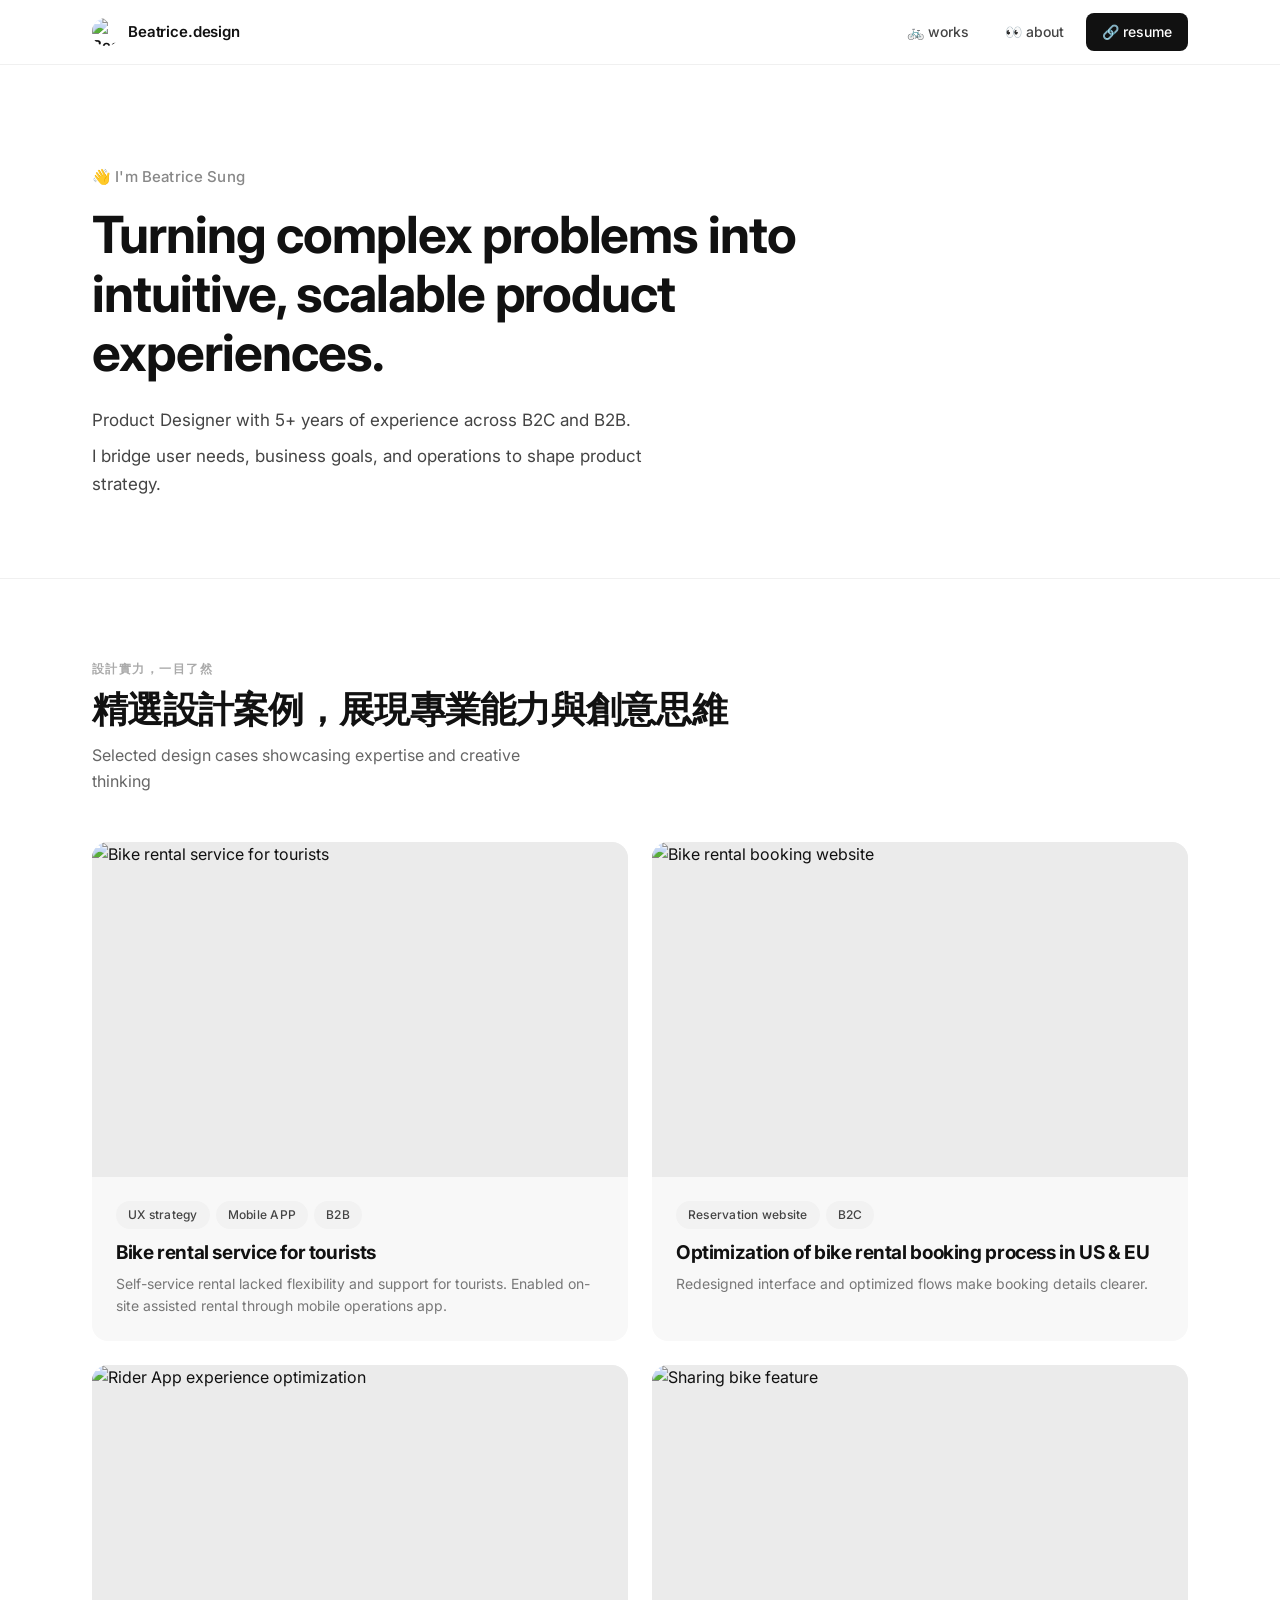
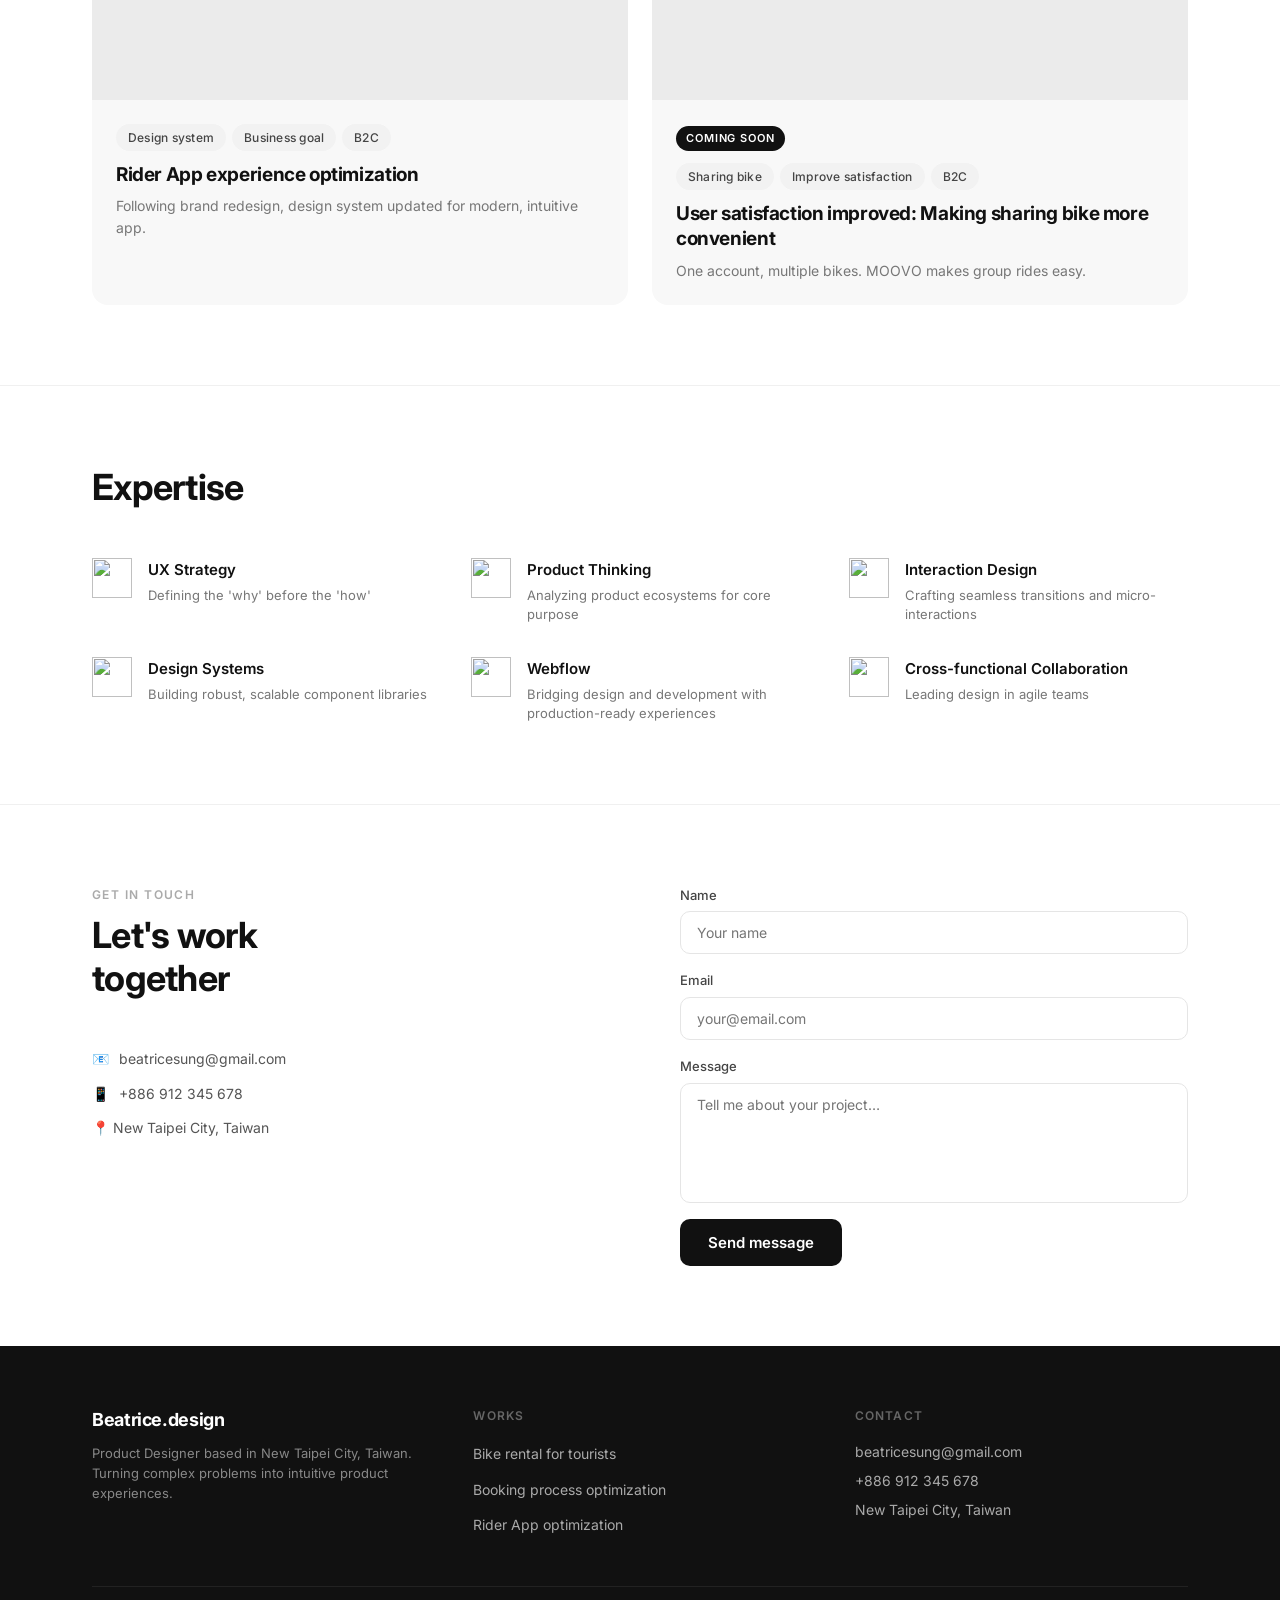
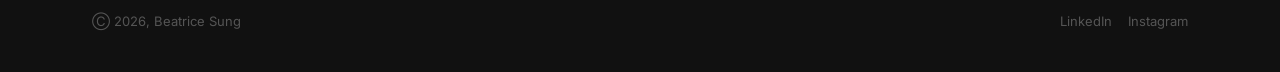
==== index.html @ 43581a37 "Initial portfolio site — Beatrice Sung Co-Authored-By: Claude Sonnet 4.6 <noreply@anthropic.com>" ====
<!DOCTYPE html>
<html lang="en">
<head>
  <meta charset="UTF-8" />
  <meta name="viewport" content="width=device-width, initial-scale=1.0" />
  <title>Beatrice.design — Product Designer</title>
  <meta name="description" content="Beatrice Sung — Product Designer with 5+ years of experience. Turning complex problems into intuitive, scalable product experiences." />
  <link rel="stylesheet" href="css/style.css" />
</head>
<body>

  <!-- ========== NAV ========== -->
  <nav class="nav">
    <div class="container">
      <div class="nav__inner">
        <a href="/" class="nav__logo">
          <img src="https://cdn.prod.website-files.com/6989f088d5faa64f49f5910e/698b0ffdcd13e1ce814c77a6_yy-face-icon-2-05.svg" alt="Beatrice Sung" />
          Beatrice.design
        </a>
        <nav class="nav__links">
          <a href="en/case-study-moovo.html" class="nav__link">🚲 works</a>
          <a href="en/about-me.html" class="nav__link">👀 about</a>
          <a href="https://drive.google.com/file/d/1y4C-jhE_W__KV4J6Wyw2Uy5J8vODWqsi/view" target="_blank" class="nav__link nav__link--resume">🔗 resume</a>
        </nav>
        <button class="nav__hamburger" aria-label="Open menu">
          <span></span><span></span><span></span>
        </button>
      </div>
    </div>
    <div class="nav__mobile">
      <a href="en/case-study-moovo.html" class="nav__link">🚲 works</a>
      <a href="en/about-me.html" class="nav__link">👀 about</a>
      <a href="https://drive.google.com/file/d/1y4C-jhE_W__KV4J6Wyw2Uy5J8vODWqsi/view" target="_blank" class="nav__link nav__link--resume">🔗 resume</a>
    </div>
  </nav>

  <!-- ========== HERO ========== -->
  <section class="hero">
    <div class="container">
      <p class="hero__eyebrow fade-in">👋 I'm Beatrice Sung</p>
      <h1 class="hero__name fade-in">Turning complex problems into intuitive, scalable product experiences.</h1>
      <div class="hero__desc fade-in">
        <p>Product Designer with 5+ years of experience across B2C and B2B.</p>
        <p>I bridge user needs, business goals, and operations to shape product strategy.</p>
      </div>
    </div>
  </section>

  <!-- ========== WORKS ========== -->
  <section class="works">
    <div class="container">
      <div class="section-header fade-in">
        <p class="section-header__eyebrow">設計實力，一目了然</p>
        <h2 class="section-header__title">精選設計案例，展現專業能力與創意思維</h2>
        <p class="section-header__subtitle">Selected design cases showcasing expertise and creative thinking</p>
      </div>
      <div class="works__grid" data-stagger>

        <!-- Card 1: MOOVO -->
        <a href="en/case-study-moovo.html" class="work-card fade-in">
          <div class="work-card__image">
            <img src="https://cdn.prod.website-files.com/6989f088d5faa64f49f5910e/699d59510c1dce651954e90a_home_workPic_opsorder7.png" alt="Bike rental service for tourists" loading="lazy" />
          </div>
          <div class="work-card__body">
            <div class="work-card__tags">
              <span class="tag">UX strategy</span>
              <span class="tag">Mobile APP</span>
              <span class="tag">B2B</span>
            </div>
            <h3 class="work-card__title">Bike rental service for tourists</h3>
            <p class="work-card__desc">Self-service rental lacked flexibility and support for tourists. Enabled on-site assisted rental through mobile operations app.</p>
          </div>
        </a>

        <!-- Card 2: Booking Website -->
        <a href="#" class="work-card fade-in">
          <div class="work-card__image">
            <img src="https://cdn.prod.website-files.com/6989f088d5faa64f49f5910e/698afe0c1aa8292fd4488117_home_workPic_signup1.jpg" alt="Bike rental booking website" loading="lazy" />
          </div>
          <div class="work-card__body">
            <div class="work-card__tags">
              <span class="tag">Reservation website</span>
              <span class="tag">B2C</span>
            </div>
            <h3 class="work-card__title">Optimization of bike rental booking process in US &amp; EU</h3>
            <p class="work-card__desc">Redesigned interface and optimized flows make booking details clearer.</p>
          </div>
        </a>

        <!-- Card 3: Rider App -->
        <a href="en/rider-app-to-track-your-bike.html" class="work-card fade-in">
          <div class="work-card__image">
            <img src="https://cdn.prod.website-files.com/6989f088d5faa64f49f5910e/699d5951c8a8c320b5fa3315_home_workPic_rybitUserApp2.png" alt="Rider App experience optimization" loading="lazy" />
          </div>
          <div class="work-card__body">
            <div class="work-card__tags">
              <span class="tag">Design system</span>
              <span class="tag">Business goal</span>
              <span class="tag">B2C</span>
            </div>
            <h3 class="work-card__title">Rider App experience optimization</h3>
            <p class="work-card__desc">Following brand redesign, design system updated for modern, intuitive app.</p>
          </div>
        </a>

        <!-- Card 4: Sharing Feature (Coming Soon) -->
        <div class="work-card work-card--coming-soon fade-in">
          <div class="work-card__image">
            <img src="https://cdn.prod.website-files.com/6989f088d5faa64f49f5910e/699d5951f27919b390540b6a_home_workPic_groudRide5.png" alt="Sharing bike feature" loading="lazy" />
          </div>
          <div class="work-card__body">
            <span class="work-card__coming-soon">Coming Soon</span>
            <div class="work-card__tags">
              <span class="tag">Sharing bike</span>
              <span class="tag">Improve satisfaction</span>
              <span class="tag">B2C</span>
            </div>
            <h3 class="work-card__title">User satisfaction improved: Making sharing bike more convenient</h3>
            <p class="work-card__desc">One account, multiple bikes. MOOVO makes group rides easy.</p>
          </div>
        </div>

      </div>
    </div>
  </section>

  <!-- ========== EXPERTISE ========== -->
  <section class="expertise">
    <div class="container">
      <div class="section-header fade-in">
        <h2 class="section-header__title">Expertise</h2>
      </div>
      <div class="expertise__grid" data-stagger>
        <div class="expertise-item fade-in">
          <img class="expertise-item__icon" src="https://cdn.prod.website-files.com/6989f088d5faa64f49f5910e/69cd2fc19d8907e79fc45727_icon-expertise-01.svg" alt="" />
          <div>
            <p class="expertise-item__title">UX Strategy</p>
            <p class="expertise-item__desc">Defining the 'why' before the 'how'</p>
          </div>
        </div>
        <div class="expertise-item fade-in">
          <img class="expertise-item__icon" src="https://cdn.prod.website-files.com/6989f088d5faa64f49f5910e/69cd2fc2ffb77e30137cbf3a_icon-expertise-03.svg" alt="" />
          <div>
            <p class="expertise-item__title">Product Thinking</p>
            <p class="expertise-item__desc">Analyzing product ecosystems for core purpose</p>
          </div>
        </div>
        <div class="expertise-item fade-in">
          <img class="expertise-item__icon" src="https://cdn.prod.website-files.com/6989f088d5faa64f49f5910e/69cd2fc2954e966735cf5e6a_icon-expertise-02.svg" alt="" />
          <div>
            <p class="expertise-item__title">Interaction Design</p>
            <p class="expertise-item__desc">Crafting seamless transitions and micro-interactions</p>
          </div>
        </div>
        <div class="expertise-item fade-in">
          <img class="expertise-item__icon" src="https://cdn.prod.website-files.com/6989f088d5faa64f49f5910e/69cd2fc19ad87ed1e359f9ca_icon-expertise-04.svg" alt="" />
          <div>
            <p class="expertise-item__title">Design Systems</p>
            <p class="expertise-item__desc">Building robust, scalable component libraries</p>
          </div>
        </div>
        <div class="expertise-item fade-in">
          <img class="expertise-item__icon" src="https://cdn.prod.website-files.com/6989f088d5faa64f49f5910e/69cd2fc1fd13876b02861f78_icon-expertise-05.svg" alt="" />
          <div>
            <p class="expertise-item__title">Webflow</p>
            <p class="expertise-item__desc">Bridging design and development with production-ready experiences</p>
          </div>
        </div>
        <div class="expertise-item fade-in">
          <img class="expertise-item__icon" src="https://cdn.prod.website-files.com/6989f088d5faa64f49f5910e/69cd2fc1da88c7721bd68e83_icon-expertise-06.svg" alt="" />
          <div>
            <p class="expertise-item__title">Cross-functional Collaboration</p>
            <p class="expertise-item__desc">Leading design in agile teams</p>
          </div>
        </div>
      </div>
    </div>
  </section>

  <!-- ========== CONTACT ========== -->
  <section class="contact" id="contact">
    <div class="container">
      <div class="contact__inner">
        <div class="fade-in">
          <div class="section-header">
            <p class="section-header__eyebrow">Get in touch</p>
            <h2 class="section-header__title">Let's work<br/>together</h2>
          </div>
          <div class="contact__info">
            <div class="contact__info-item">📧 <a href="mailto:beatricesung@gmail.com">beatricesung@gmail.com</a></div>
            <div class="contact__info-item">📱 <a href="tel:+886912345678">+886 912 345 678</a></div>
            <div class="contact__info-item">📍 New Taipei City, Taiwan</div>
          </div>
        </div>
        <form class="contact__form fade-in" onsubmit="return false;">
          <div class="form-group">
            <label for="name">Name</label>
            <input type="text" id="name" name="name" placeholder="Your name" />
          </div>
          <div class="form-group">
            <label for="email">Email</label>
            <input type="email" id="email" name="email" placeholder="your@email.com" />
          </div>
          <div class="form-group">
            <label for="message">Message</label>
            <textarea id="message" name="message" placeholder="Tell me about your project…"></textarea>
          </div>
          <button type="submit" class="form-submit">Send message</button>
        </form>
      </div>
    </div>
  </section>

  <!-- ========== FOOTER ========== -->
  <footer class="footer">
    <div class="container">
      <div class="footer__inner">
        <div>
          <p class="footer__brand-name">Beatrice.design</p>
          <p class="footer__brand-desc">Product Designer based in New Taipei City, Taiwan. Turning complex problems into intuitive product experiences.</p>
        </div>
        <div>
          <p class="footer__heading">Works</p>
          <ul class="footer__link-list">
            <li><a href="en/case-study-moovo.html">Bike rental for tourists</a></li>
            <li><a href="#">Booking process optimization</a></li>
            <li><a href="en/rider-app-to-track-your-bike.html">Rider App optimization</a></li>
          </ul>
        </div>
        <div>
          <p class="footer__heading">Contact</p>
          <div class="footer__contact-item"><a href="mailto:beatricesung@gmail.com">beatricesung@gmail.com</a></div>
          <div class="footer__contact-item"><a href="tel:+886912345678">+886 912 345 678</a></div>
          <div class="footer__contact-item">New Taipei City, Taiwan</div>
        </div>
      </div>
      <div class="footer__bottom">
        <p class="footer__copy">Ⓒ 2026, Beatrice Sung</p>
        <div class="footer__social">
          <a href="https://www.linkedin.com/in/beatricesung" target="_blank">LinkedIn</a>
          <a href="https://www.instagram.com/beatricesung" target="_blank">Instagram</a>
        </div>
      </div>
    </div>
  </footer>

  <script src="js/main.js"></script>
</body>
</html>
---- css/style.css ----
/* ===========================
   Beatrice Sung — Portfolio
   style.css
   =========================== */

@import url('https://fonts.googleapis.com/css2?family=Inter:wght@300;400;500;600;700&family=Merriweather:wght@300;400;700&display=swap');

/* ---------- Reset & Base ---------- */
*, *::before, *::after {
  box-sizing: border-box;
  margin: 0;
  padding: 0;
}

html {
  scroll-behavior: smooth;
}

body {
  font-family: 'Inter', sans-serif;
  font-size: 16px;
  line-height: 1.6;
  color: #111111;
  background-color: #ffffff;
  -webkit-font-smoothing: antialiased;
}

img {
  max-width: 100%;
  display: block;
}

a {
  color: inherit;
  text-decoration: none;
}

ul {
  list-style: none;
}

/* ---------- Utilities ---------- */
.container {
  max-width: 1160px;
  margin: 0 auto;
  padding: 0 32px;
}

.tag {
  display: inline-block;
  background: #f2f2f2;
  color: #444;
  font-size: 12px;
  font-weight: 500;
  padding: 4px 12px;
  border-radius: 100px;
  letter-spacing: 0.02em;
}

.fade-in {
  opacity: 0;
  transform: translateY(24px);
  transition: opacity 0.7s ease, transform 0.7s ease;
}

.fade-in.visible {
  opacity: 1;
  transform: translateY(0);
}

/* ---------- Navigation ---------- */
.nav {
  position: sticky;
  top: 0;
  z-index: 100;
  background: rgba(255, 255, 255, 0.95);
  backdrop-filter: blur(10px);
  border-bottom: 1px solid #f0f0f0;
}

.nav__inner {
  display: flex;
  align-items: center;
  justify-content: space-between;
  height: 64px;
}

.nav__logo {
  display: flex;
  align-items: center;
  gap: 8px;
  font-size: 15px;
  font-weight: 600;
  color: #111;
  letter-spacing: -0.01em;
}

.nav__logo img {
  width: 28px;
  height: 28px;
  border-radius: 50%;
}

.nav__links {
  display: flex;
  align-items: center;
  gap: 8px;
}

.nav__link {
  display: flex;
  align-items: center;
  gap: 6px;
  padding: 8px 14px;
  border-radius: 8px;
  font-size: 14px;
  font-weight: 500;
  color: #444;
  transition: background 0.2s, color 0.2s;
}

.nav__link:hover,
.nav__link.active {
  background: #f4f4f4;
  color: #111;
}

.nav__link--resume {
  background: #111;
  color: #fff;
  padding: 8px 16px;
}

.nav__link--resume:hover {
  background: #333;
  color: #fff;
}

/* Hamburger */
.nav__hamburger {
  display: none;
  flex-direction: column;
  gap: 5px;
  background: none;
  border: none;
  cursor: pointer;
  padding: 4px;
}

.nav__hamburger span {
  display: block;
  width: 22px;
  height: 2px;
  background: #111;
  border-radius: 2px;
  transition: transform 0.3s, opacity 0.3s;
}

/* Mobile menu */
.nav__mobile {
  display: none;
  flex-direction: column;
  gap: 4px;
  padding: 12px 16px 16px;
  border-top: 1px solid #f0f0f0;
  background: #fff;
}

.nav__mobile.open {
  display: flex;
}

.nav__mobile .nav__link {
  font-size: 15px;
}

/* ---------- Hero ---------- */
.hero {
  padding: 100px 0 80px;
}

.hero__eyebrow {
  font-size: 15px;
  font-weight: 500;
  color: #888;
  margin-bottom: 16px;
  letter-spacing: 0.01em;
}

.hero__name {
  font-size: clamp(28px, 4vw, 52px);
  font-weight: 700;
  line-height: 1.15;
  letter-spacing: -0.02em;
  color: #111;
  max-width: 760px;
  margin-bottom: 24px;
}

.hero__tagline-zh {
  font-size: clamp(32px, 4vw, 52px);
  font-weight: 700;
  line-height: 1.2;
  letter-spacing: -0.02em;
  color: #111;
  margin-bottom: 32px;
}

.hero__desc {
  max-width: 560px;
}

.hero__desc p {
  font-size: 17px;
  line-height: 1.65;
  color: #444;
  margin-bottom: 8px;
}

.hero__desc p:last-child {
  margin-bottom: 0;
}

/* ---------- Services ---------- */
.services {
  padding: 72px 0;
  border-top: 1px solid #f0f0f0;
}

.services__grid {
  display: grid;
  grid-template-columns: repeat(4, 1fr);
  gap: 32px;
}

.service-item__icon {
  width: 40px;
  height: 40px;
  margin-bottom: 16px;
}

.service-item__title {
  font-size: 15px;
  font-weight: 600;
  color: #111;
  margin-bottom: 6px;
}

.service-item__desc {
  font-size: 14px;
  color: #777;
  line-height: 1.55;
}

/* ---------- Section Header ---------- */
.section-header {
  margin-bottom: 48px;
}

.section-header__eyebrow {
  font-size: 12px;
  font-weight: 600;
  color: #aaa;
  letter-spacing: 0.12em;
  text-transform: uppercase;
  margin-bottom: 10px;
}

.section-header__title {
  font-size: clamp(24px, 3vw, 36px);
  font-weight: 700;
  letter-spacing: -0.02em;
  line-height: 1.2;
  color: #111;
  margin-bottom: 12px;
}

.section-header__subtitle {
  font-size: 16px;
  color: #666;
  max-width: 480px;
}

/* ---------- Works Section ---------- */
.works {
  padding: 80px 0;
  border-top: 1px solid #f0f0f0;
}

.works__grid {
  display: grid;
  grid-template-columns: repeat(2, 1fr);
  gap: 24px;
}

.work-card {
  border-radius: 16px;
  overflow: hidden;
  background: #f8f8f8;
  transition: transform 0.3s ease, box-shadow 0.3s ease;
  cursor: pointer;
  display: block;
}

.work-card:hover {
  transform: translateY(-6px);
  box-shadow: 0 20px 48px rgba(0, 0, 0, 0.1);
}

.work-card--coming-soon {
  cursor: default;
}

.work-card--coming-soon:hover {
  transform: none;
  box-shadow: none;
}

.work-card__image {
  aspect-ratio: 16 / 10;
  overflow: hidden;
  background: #ebebeb;
}

.work-card__image img {
  width: 100%;
  height: 100%;
  object-fit: cover;
  transition: transform 0.5s ease;
}

.work-card:hover .work-card__image img {
  transform: scale(1.04);
}

.work-card__body {
  padding: 24px;
}

.work-card__tags {
  display: flex;
  flex-wrap: wrap;
  gap: 6px;
  margin-bottom: 12px;
}

.work-card__title {
  font-size: 19px;
  font-weight: 700;
  letter-spacing: -0.02em;
  line-height: 1.3;
  color: #111;
  margin-bottom: 8px;
}

.work-card__desc {
  font-size: 14px;
  color: #777;
  line-height: 1.55;
}

.work-card__coming-soon {
  display: inline-block;
  background: #111;
  color: #fff;
  font-size: 11px;
  font-weight: 600;
  letter-spacing: 0.08em;
  text-transform: uppercase;
  padding: 4px 10px;
  border-radius: 100px;
  margin-bottom: 12px;
}

/* ---------- Expertise ---------- */
.expertise {
  padding: 80px 0;
  border-top: 1px solid #f0f0f0;
}

.expertise__grid {
  display: grid;
  grid-template-columns: repeat(3, 1fr);
  gap: 32px 40px;
}

.expertise-item {
  display: flex;
  gap: 16px;
  align-items: flex-start;
}

.expertise-item__icon {
  width: 40px;
  height: 40px;
  flex-shrink: 0;
}

.expertise-item__title {
  font-size: 15px;
  font-weight: 600;
  color: #111;
  margin-bottom: 4px;
}

.expertise-item__desc {
  font-size: 13px;
  color: #777;
  line-height: 1.5;
}

/* ---------- Contact ---------- */
.contact {
  padding: 80px 0;
  border-top: 1px solid #f0f0f0;
}

.contact__inner {
  display: grid;
  grid-template-columns: 1fr 1fr;
  gap: 80px;
  align-items: start;
}

.contact__info {
  margin-top: 32px;
}

.contact__info-item {
  display: flex;
  align-items: center;
  gap: 10px;
  font-size: 14px;
  color: #555;
  margin-bottom: 12px;
}

.contact__info-item a:hover {
  color: #111;
}

.contact__form {
  display: flex;
  flex-direction: column;
  gap: 16px;
}

.form-group {
  display: flex;
  flex-direction: column;
  gap: 6px;
}

.form-group label {
  font-size: 13px;
  font-weight: 500;
  color: #444;
}

.form-group input,
.form-group textarea {
  border: 1.5px solid #e5e5e5;
  border-radius: 10px;
  padding: 12px 16px;
  font-size: 14px;
  font-family: 'Inter', sans-serif;
  color: #111;
  background: #fff;
  transition: border-color 0.2s;
  outline: none;
  resize: none;
}

.form-group input:focus,
.form-group textarea:focus {
  border-color: #111;
}

.form-group textarea {
  min-height: 120px;
}

.form-submit {
  background: #111;
  color: #fff;
  border: none;
  border-radius: 10px;
  padding: 14px 28px;
  font-size: 15px;
  font-weight: 600;
  font-family: 'Inter', sans-serif;
  cursor: pointer;
  transition: background 0.2s;
  align-self: flex-start;
}

.form-submit:hover {
  background: #333;
}

/* ---------- Footer ---------- */
.footer {
  background: #111;
  color: #fff;
  padding: 60px 0 40px;
}

.footer__inner {
  display: grid;
  grid-template-columns: 1fr 1fr 1fr;
  gap: 48px;
  margin-bottom: 48px;
}

.footer__brand-name {
  font-size: 18px;
  font-weight: 700;
  letter-spacing: -0.02em;
  margin-bottom: 8px;
}

.footer__brand-desc {
  font-size: 13px;
  color: #888;
  line-height: 1.55;
}

.footer__heading {
  font-size: 12px;
  font-weight: 600;
  color: #666;
  letter-spacing: 0.1em;
  text-transform: uppercase;
  margin-bottom: 16px;
}

.footer__link-list {
  display: flex;
  flex-direction: column;
  gap: 10px;
}

.footer__link-list a {
  font-size: 14px;
  color: #aaa;
  transition: color 0.2s;
}

.footer__link-list a:hover {
  color: #fff;
}

.footer__contact-item {
  font-size: 14px;
  color: #aaa;
  margin-bottom: 8px;
  line-height: 1.5;
}

.footer__contact-item a {
  color: #aaa;
  transition: color 0.2s;
}

.footer__contact-item a:hover {
  color: #fff;
}

.footer__bottom {
  border-top: 1px solid #222;
  padding-top: 24px;
  display: flex;
  align-items: center;
  justify-content: space-between;
}

.footer__copy {
  font-size: 13px;
  color: #555;
}

.footer__social {
  display: flex;
  gap: 16px;
}

.footer__social a {
  font-size: 13px;
  color: #555;
  transition: color 0.2s;
}

.footer__social a:hover {
  color: #fff;
}

/* ---------- Case Study Pages ---------- */
.cs-hero {
  padding: 80px 0 60px;
  border-bottom: 1px solid #f0f0f0;
}

.cs-hero__tags {
  display: flex;
  flex-wrap: wrap;
  gap: 8px;
  margin-bottom: 20px;
}

.cs-hero__title {
  font-size: clamp(28px, 4vw, 52px);
  font-weight: 700;
  letter-spacing: -0.03em;
  line-height: 1.15;
  color: #111;
  max-width: 760px;
  margin-bottom: 40px;
}

.cs-meta {
  display: grid;
  grid-template-columns: repeat(4, 1fr);
  gap: 24px;
  padding: 32px 0;
  border-top: 1px solid #f0f0f0;
}

.cs-meta__label {
  font-size: 11px;
  font-weight: 600;
  color: #aaa;
  letter-spacing: 0.1em;
  text-transform: uppercase;
  margin-bottom: 6px;
}

.cs-meta__value {
  font-size: 14px;
  font-weight: 500;
  color: #333;
  line-height: 1.5;
}

.cs-cover {
  width: 100%;
  border-radius: 16px;
  overflow: hidden;
  background: #f4f4f4;
  margin: 48px 0;
}

.cs-cover img {
  width: 100%;
  object-fit: cover;
}

.cs-section {
  padding: 64px 0;
  border-top: 1px solid #f0f0f0;
}

.cs-section:first-child {
  border-top: none;
}

.cs-section__label {
  font-size: 11px;
  font-weight: 600;
  color: #aaa;
  letter-spacing: 0.12em;
  text-transform: uppercase;
  margin-bottom: 16px;
}

.cs-section__title {
  font-size: clamp(20px, 2.5vw, 28px);
  font-weight: 700;
  letter-spacing: -0.02em;
  color: #111;
  margin-bottom: 20px;
}

.cs-section__body {
  max-width: 720px;
}

.cs-section__body p {
  font-size: 16px;
  line-height: 1.7;
  color: #444;
  margin-bottom: 16px;
}

.cs-section__body p:last-child {
  margin-bottom: 0;
}

.cs-section__body ul {
  list-style: none;
  margin-bottom: 16px;
}

.cs-section__body ul li {
  padding-left: 20px;
  position: relative;
  font-size: 16px;
  line-height: 1.7;
  color: #444;
  margin-bottom: 8px;
}

.cs-section__body ul li::before {
  content: '·';
  position: absolute;
  left: 6px;
  color: #aaa;
  font-size: 20px;
  line-height: 1.4;
}

.cs-image {
  border-radius: 12px;
  overflow: hidden;
  background: #f4f4f4;
  margin: 32px 0;
}

.cs-image img {
  width: 100%;
}

.cs-image--sm {
  max-width: 640px;
}

.cs-two-col {
  display: grid;
  grid-template-columns: 1fr 1fr;
  gap: 24px;
  margin: 32px 0;
}

.cs-stat-grid {
  display: grid;
  grid-template-columns: repeat(3, 1fr);
  gap: 24px;
  margin: 32px 0;
}

.cs-stat {
  background: #f8f8f8;
  border-radius: 16px;
  padding: 28px 24px;
}

.cs-stat__number {
  font-size: 36px;
  font-weight: 700;
  letter-spacing: -0.03em;
  color: #111;
  margin-bottom: 6px;
}

.cs-stat__label {
  font-size: 14px;
  color: #777;
  line-height: 1.45;
}

.cs-quote {
  border-left: 3px solid #111;
  padding: 16px 0 16px 24px;
  margin: 32px 0;
}

.cs-quote p {
  font-size: 18px !important;
  font-style: italic;
  color: #333 !important;
  line-height: 1.6 !important;
}

.cs-next {
  padding: 80px 0;
  border-top: 1px solid #f0f0f0;
}

.cs-next__label {
  font-size: 12px;
  font-weight: 600;
  color: #aaa;
  letter-spacing: 0.1em;
  text-transform: uppercase;
  margin-bottom: 16px;
}

.cs-next__card {
  display: flex;
  gap: 24px;
  align-items: center;
  background: #f8f8f8;
  border-radius: 16px;
  padding: 24px;
  max-width: 640px;
  transition: transform 0.3s ease, box-shadow 0.3s ease;
}

.cs-next__card:hover {
  transform: translateY(-4px);
  box-shadow: 0 16px 40px rgba(0, 0, 0, 0.08);
}

.cs-next__card img {
  width: 120px;
  height: 80px;
  object-fit: cover;
  border-radius: 8px;
  background: #e0e0e0;
}

.cs-next__card-title {
  font-size: 17px;
  font-weight: 600;
  color: #111;
  margin-bottom: 6px;
  letter-spacing: -0.01em;
}

.cs-next__card-desc {
  font-size: 13px;
  color: #888;
}

/* ---------- About Page ---------- */
.about-hero {
  padding: 80px 0;
}

.about-hero__inner {
  display: grid;
  grid-template-columns: 1fr 1fr;
  gap: 80px;
  align-items: center;
}

.about-hero__eyebrow {
  font-size: 12px;
  font-weight: 600;
  color: #aaa;
  letter-spacing: 0.12em;
  text-transform: uppercase;
  margin-bottom: 16px;
}

.about-hero__name {
  font-size: clamp(36px, 4vw, 56px);
  font-weight: 700;
  letter-spacing: -0.03em;
  line-height: 1.1;
  margin-bottom: 20px;
}

.about-hero__bio {
  font-size: 16px;
  line-height: 1.7;
  color: #444;
  margin-bottom: 16px;
}

.about-hero__photo {
  border-radius: 24px;
  overflow: hidden;
  aspect-ratio: 4 / 5;
  background: #f0f0f0;
}

.about-hero__photo img {
  width: 100%;
  height: 100%;
  object-fit: cover;
}

.about-section {
  padding: 64px 0;
  border-top: 1px solid #f0f0f0;
}

.about-section__title {
  font-size: 22px;
  font-weight: 700;
  letter-spacing: -0.02em;
  color: #111;
  margin-bottom: 24px;
}

.about-section__body {
  max-width: 640px;
}

.about-section__body p {
  font-size: 16px;
  line-height: 1.7;
  color: #444;
  margin-bottom: 16px;
}

.about-photos {
  display: grid;
  grid-template-columns: repeat(3, 1fr);
  gap: 16px;
  margin: 32px 0;
}

.about-photos .photo {
  border-radius: 12px;
  overflow: hidden;
  aspect-ratio: 4 / 5;
  background: #f0f0f0;
}

.about-photos .photo img {
  width: 100%;
  height: 100%;
  object-fit: cover;
}

.interests-grid {
  display: flex;
  flex-wrap: wrap;
  gap: 10px;
  margin-top: 20px;
}

.interest-tag {
  background: #f2f2f2;
  color: #333;
  padding: 8px 18px;
  border-radius: 100px;
  font-size: 14px;
  font-weight: 500;
}

/* ---------- Responsive ---------- */
@media (max-width: 900px) {
  .services__grid {
    grid-template-columns: repeat(2, 1fr);
  }

  .works__grid {
    grid-template-columns: 1fr;
  }

  .expertise__grid {
    grid-template-columns: repeat(2, 1fr);
  }

  .contact__inner {
    grid-template-columns: 1fr;
    gap: 48px;
  }

  .footer__inner {
    grid-template-columns: 1fr 1fr;
  }

  .cs-meta {
    grid-template-columns: repeat(2, 1fr);
  }

  .cs-two-col {
    grid-template-columns: 1fr;
  }

  .cs-stat-grid {
    grid-template-columns: 1fr;
  }

  .about-hero__inner {
    grid-template-columns: 1fr;
    gap: 40px;
  }

  .about-photos {
    grid-template-columns: repeat(2, 1fr);
  }
}

@media (max-width: 640px) {
  .container {
    padding: 0 20px;
  }

  .nav__links {
    display: none;
  }

  .nav__hamburger {
    display: flex;
  }

  .hero {
    padding: 60px 0 48px;
  }

  .services__grid {
    grid-template-columns: 1fr;
    gap: 24px;
  }

  .expertise__grid {
    grid-template-columns: 1fr;
  }

  .footer__inner {
    grid-template-columns: 1fr;
    gap: 32px;
  }

  .footer__bottom {
    flex-direction: column;
    gap: 12px;
    text-align: center;
  }

  .cs-hero__title {
    font-size: 28px;
  }

  .cs-meta {
    grid-template-columns: 1fr 1fr;
    gap: 16px;
  }

  .about-photos {
    grid-template-columns: 1fr;
  }
}
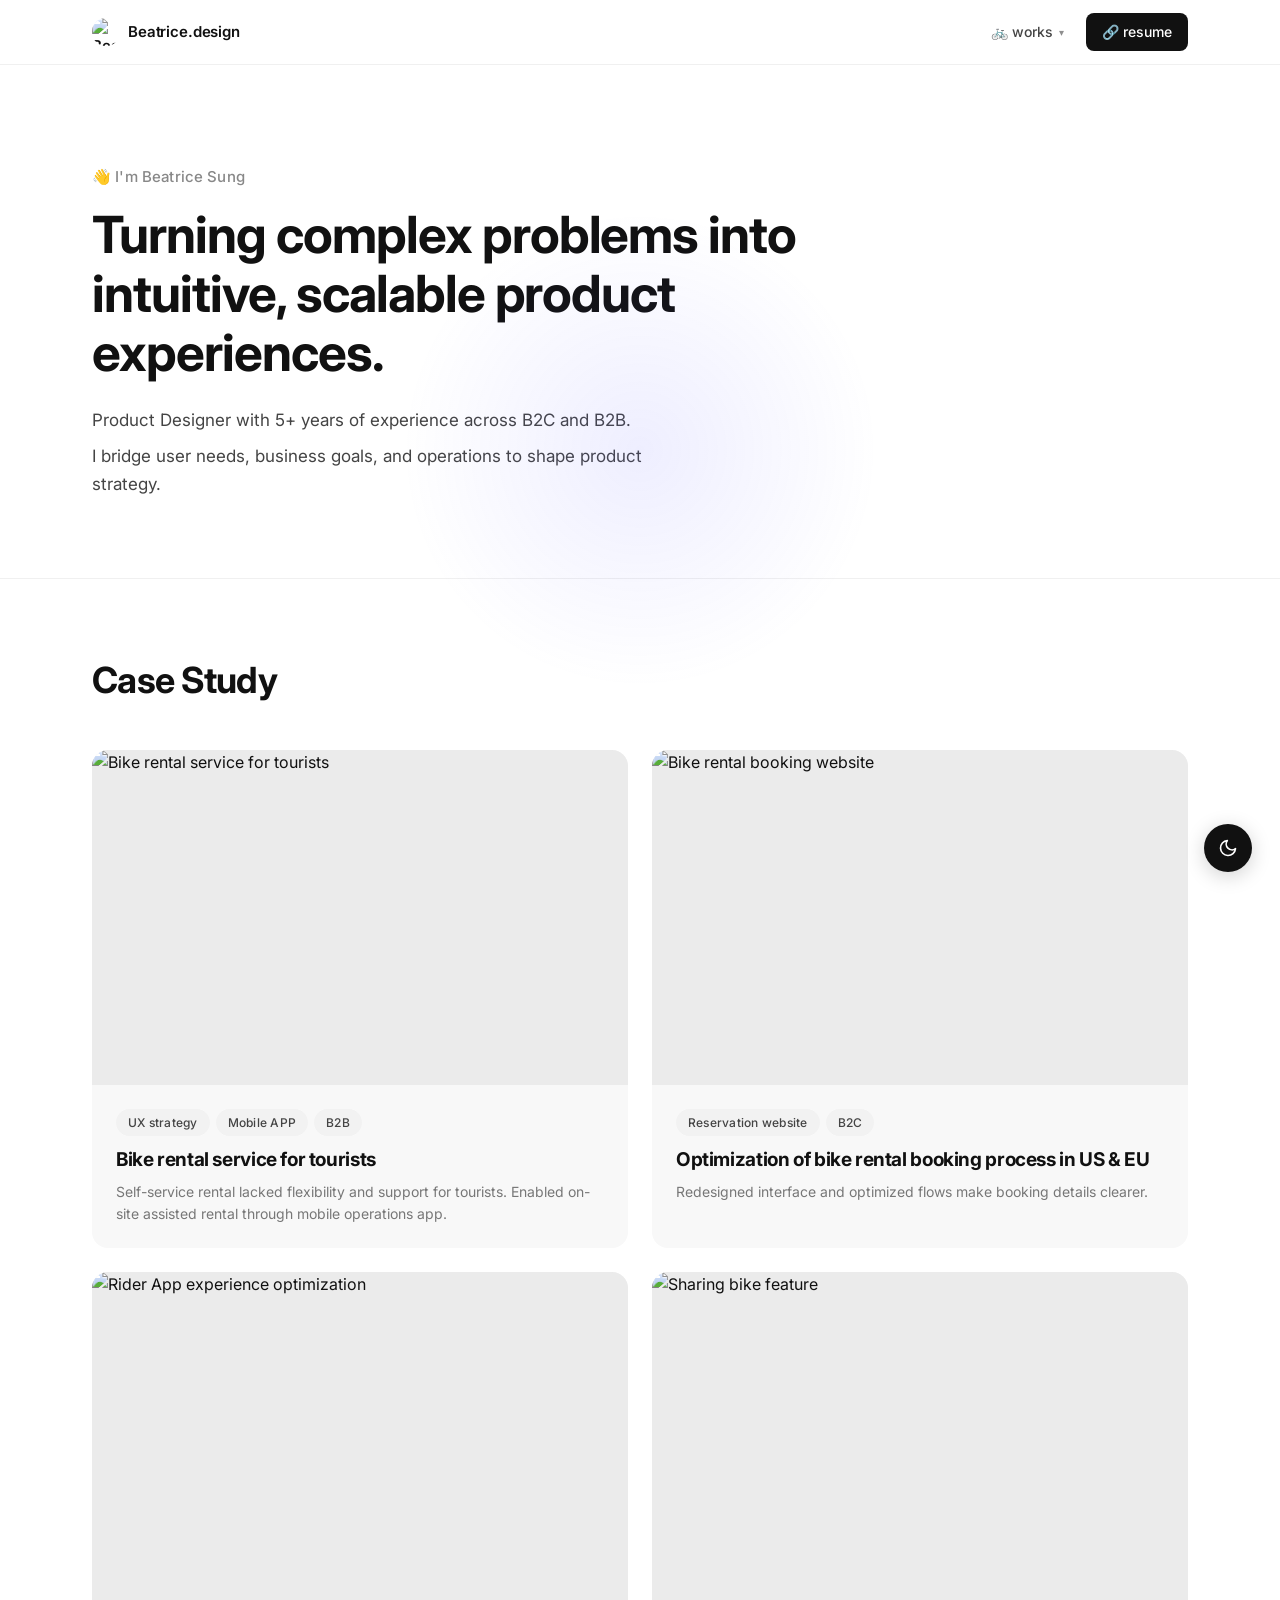
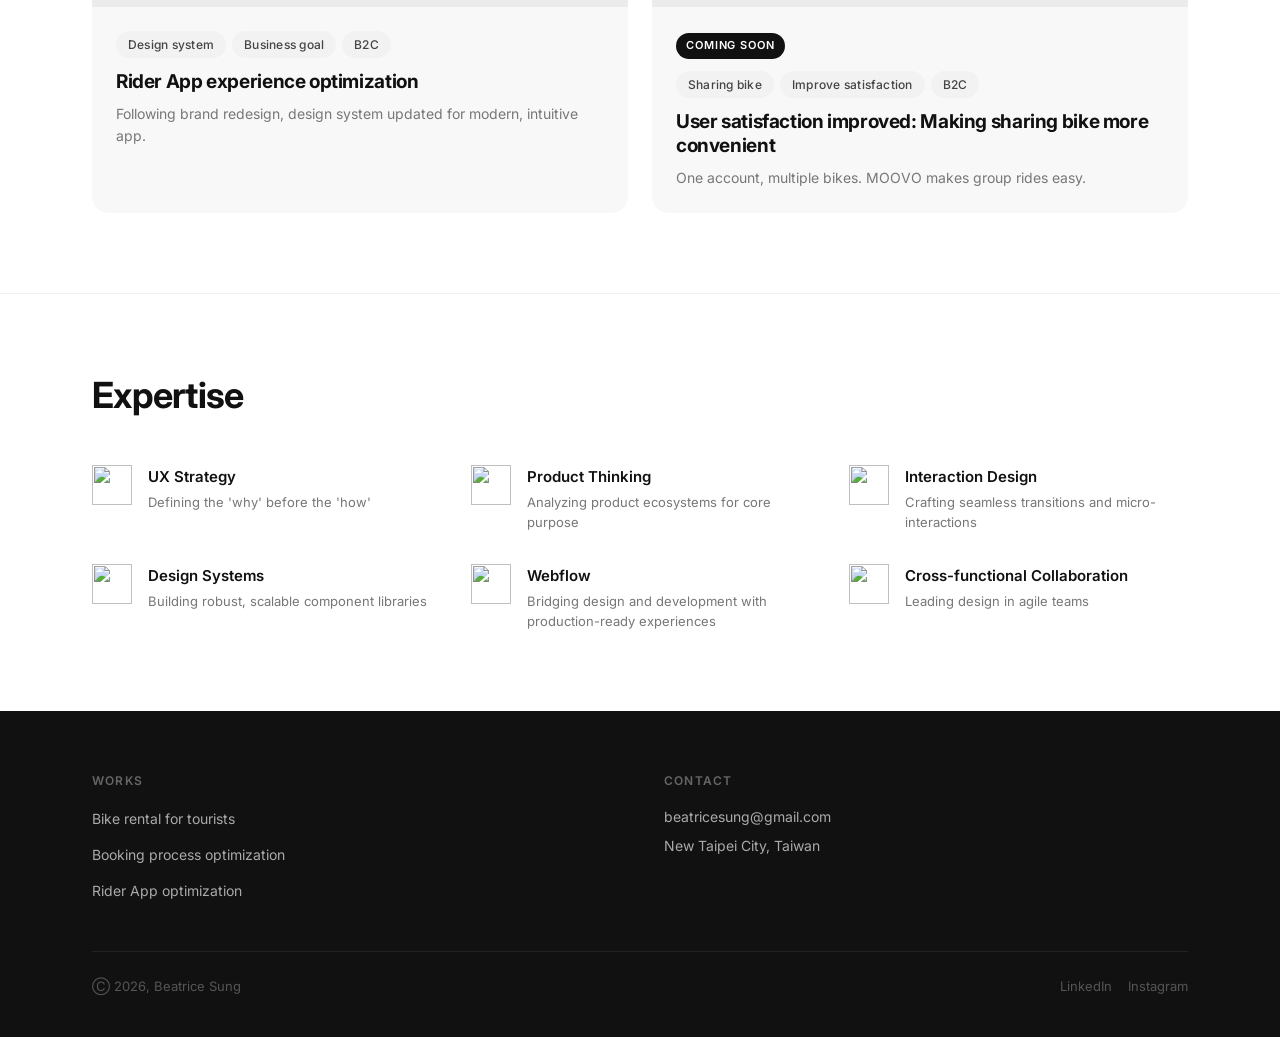
==== commit ac16ff31: "Rebuild portfolio with new case studies, interactions, and component system - Add case-study-booking" ====
--- a/index.html
+++ b/index.html
@@ -9,30 +9,7 @@
 </head>
 <body>
 
-  <!-- ========== NAV ========== -->
-  <nav class="nav">
-    <div class="container">
-      <div class="nav__inner">
-        <a href="/" class="nav__logo">
-          <img src="https://cdn.prod.website-files.com/6989f088d5faa64f49f5910e/698b0ffdcd13e1ce814c77a6_yy-face-icon-2-05.svg" alt="Beatrice Sung" />
-          Beatrice.design
-        </a>
-        <nav class="nav__links">
-          <a href="en/case-study-moovo.html" class="nav__link">🚲 works</a>
-          <a href="en/about-me.html" class="nav__link">👀 about</a>
-          <a href="https://drive.google.com/file/d/1y4C-jhE_W__KV4J6Wyw2Uy5J8vODWqsi/view" target="_blank" class="nav__link nav__link--resume">🔗 resume</a>
-        </nav>
-        <button class="nav__hamburger" aria-label="Open menu">
-          <span></span><span></span><span></span>
-        </button>
-      </div>
-    </div>
-    <div class="nav__mobile">
-      <a href="en/case-study-moovo.html" class="nav__link">🚲 works</a>
-      <a href="en/about-me.html" class="nav__link">👀 about</a>
-      <a href="https://drive.google.com/file/d/1y4C-jhE_W__KV4J6Wyw2Uy5J8vODWqsi/view" target="_blank" class="nav__link nav__link--resume">🔗 resume</a>
-    </div>
-  </nav>
+  <div id="site-nav"></div>
 
   <!-- ========== HERO ========== -->
   <section class="hero">
@@ -50,9 +27,7 @@
   <section class="works">
     <div class="container">
       <div class="section-header fade-in">
-        <p class="section-header__eyebrow">設計實力，一目了然</p>
-        <h2 class="section-header__title">精選設計案例，展現專業能力與創意思維</h2>
-        <p class="section-header__subtitle">Selected design cases showcasing expertise and creative thinking</p>
+        <h2 class="section-header__title">Case Study</h2>
       </div>
       <div class="works__grid" data-stagger>
 
@@ -73,7 +48,7 @@
         </a>
 
         <!-- Card 2: Booking Website -->
-        <a href="#" class="work-card fade-in">
+        <a href="en/case-study-booking-website.html" class="work-card fade-in">
           <div class="work-card__image">
             <img src="https://cdn.prod.website-files.com/6989f088d5faa64f49f5910e/698afe0c1aa8292fd4488117_home_workPic_signup1.jpg" alt="Bike rental booking website" loading="lazy" />
           </div>
@@ -88,7 +63,7 @@
         </a>
 
         <!-- Card 3: Rider App -->
-        <a href="en/rider-app-to-track-your-bike.html" class="work-card fade-in">
+        <a href="en/case-study-rider-app.html" class="work-card fade-in">
           <div class="work-card__image">
             <img src="https://cdn.prod.website-files.com/6989f088d5faa64f49f5910e/699d5951c8a8c320b5fa3315_home_workPic_rybitUserApp2.png" alt="Rider App experience optimization" loading="lazy" />
           </div>
@@ -178,7 +153,7 @@
   </section>
 
   <!-- ========== CONTACT ========== -->
-  <section class="contact" id="contact">
+  <section class="contact" id="contact" style="display: none;">
     <div class="container">
       <div class="contact__inner">
         <div class="fade-in">
@@ -211,39 +186,9 @@
     </div>
   </section>
 
-  <!-- ========== FOOTER ========== -->
-  <footer class="footer">
-    <div class="container">
-      <div class="footer__inner">
-        <div>
-          <p class="footer__brand-name">Beatrice.design</p>
-          <p class="footer__brand-desc">Product Designer based in New Taipei City, Taiwan. Turning complex problems into intuitive product experiences.</p>
-        </div>
-        <div>
-          <p class="footer__heading">Works</p>
-          <ul class="footer__link-list">
-            <li><a href="en/case-study-moovo.html">Bike rental for tourists</a></li>
-            <li><a href="#">Booking process optimization</a></li>
-            <li><a href="en/rider-app-to-track-your-bike.html">Rider App optimization</a></li>
-          </ul>
-        </div>
-        <div>
-          <p class="footer__heading">Contact</p>
-          <div class="footer__contact-item"><a href="mailto:beatricesung@gmail.com">beatricesung@gmail.com</a></div>
-          <div class="footer__contact-item"><a href="tel:+886912345678">+886 912 345 678</a></div>
-          <div class="footer__contact-item">New Taipei City, Taiwan</div>
-        </div>
-      </div>
-      <div class="footer__bottom">
-        <p class="footer__copy">Ⓒ 2026, Beatrice Sung</p>
-        <div class="footer__social">
-          <a href="https://www.linkedin.com/in/beatricesung" target="_blank">LinkedIn</a>
-          <a href="https://www.instagram.com/beatricesung" target="_blank">Instagram</a>
-        </div>
-      </div>
-    </div>
-  </footer>
+  <div id="site-footer"></div>
 
+  <script src="js/components.js"></script>
   <script src="js/main.js"></script>
 </body>
 </html>
--- a/css/style.css
+++ b/css/style.css
@@ -136,6 +136,114 @@
   color: #fff;
 }
 
+/* Theme Toggle Float Button */
+.theme-toggle {
+  position: fixed;
+  bottom: 28px;
+  right: 28px;
+  z-index: 999;
+  width: 48px;
+  height: 48px;
+  border-radius: 50%;
+  background: #111;
+  color: #fff;
+  border: none;
+  cursor: pointer;
+  display: flex;
+  align-items: center;
+  justify-content: center;
+  box-shadow: 0 4px 20px rgba(0, 0, 0, 0.18);
+  transition: background 0.2s, transform 0.2s, box-shadow 0.2s;
+}
+
+.theme-toggle:hover {
+  transform: scale(1.1);
+  box-shadow: 0 6px 28px rgba(0, 0, 0, 0.25);
+}
+
+.theme-toggle .icon-moon { display: block; }
+.theme-toggle .icon-sun  { display: none; }
+
+[data-theme="dark"] .theme-toggle {
+  background: #e0e0e0;
+  color: #111;
+  box-shadow: 0 4px 20px rgba(0, 0, 0, 0.4);
+}
+
+[data-theme="dark"] .theme-toggle .icon-moon { display: none; }
+[data-theme="dark"] .theme-toggle .icon-sun  { display: block; }
+
+/* Dropdown */
+.nav__dropdown {
+  position: relative;
+}
+
+.nav__dropdown-toggle {
+  background: none;
+  border: none;
+  font-family: 'Inter', sans-serif;
+  font-size: 14px;
+  font-weight: 500;
+  color: #444;
+  cursor: pointer;
+  display: flex;
+  align-items: center;
+  gap: 6px;
+  padding: 8px 14px;
+  border-radius: 8px;
+  transition: background 0.2s, color 0.2s;
+}
+
+.nav__dropdown-toggle::after {
+  content: '▾';
+  font-size: 10px;
+  transition: transform 0.2s;
+  opacity: 0.6;
+}
+
+.nav__dropdown.open .nav__dropdown-toggle,
+.nav__dropdown-toggle:hover {
+  background: #f4f4f4;
+  color: #111;
+}
+
+.nav__dropdown.open .nav__dropdown-toggle::after {
+  transform: rotate(180deg);
+}
+
+.nav__dropdown-menu {
+  display: none;
+  position: absolute;
+  top: calc(100% + 6px);
+  left: 0;
+  background: #fff;
+  border: 1px solid #ebebeb;
+  border-radius: 12px;
+  padding: 6px;
+  min-width: 280px;
+  box-shadow: 0 8px 32px rgba(0, 0, 0, 0.1);
+  z-index: 200;
+}
+
+.nav__dropdown.open .nav__dropdown-menu {
+  display: flex;
+  flex-direction: column;
+}
+
+.nav__dropdown-item {
+  display: block;
+  padding: 10px 14px;
+  border-radius: 8px;
+  font-size: 14px;
+  color: #444;
+  transition: background 0.15s, color 0.15s;
+}
+
+.nav__dropdown-item:hover {
+  background: #f4f4f4;
+  color: #111;
+}
+
 /* Hamburger */
 .nav__hamburger {
   display: none;
@@ -297,14 +405,11 @@
   border-radius: 16px;
   overflow: hidden;
   background: #f8f8f8;
-  transition: transform 0.3s ease, box-shadow 0.3s ease;
+  transition: transform 0.15s ease, box-shadow 0.15s ease;
   cursor: pointer;
   display: block;
-}
-
-.work-card:hover {
-  transform: translateY(-6px);
-  box-shadow: 0 20px 48px rgba(0, 0, 0, 0.1);
+  will-change: transform;
+  transform-style: preserve-3d;
 }
 
 .work-card--coming-soon {
@@ -312,8 +417,28 @@
 }
 
 .work-card--coming-soon:hover {
-  transform: none;
-  box-shadow: none;
+  transform: none !important;
+  box-shadow: none !important;
+}
+
+/* ---------- Cursor glow ---------- */
+.cursor-glow {
+  position: fixed;
+  top: 0;
+  left: 0;
+  width: 480px;
+  height: 480px;
+  border-radius: 50%;
+  background: radial-gradient(circle, rgba(90, 90, 255, 0.10) 0%, transparent 70%);
+  pointer-events: none;
+  transform: translate(-50%, -50%);
+  transition: opacity 0.4s ease;
+  z-index: 0;
+  mix-blend-mode: normal;
+}
+
+[data-theme="dark"] .cursor-glow {
+  background: radial-gradient(circle, rgba(120, 120, 255, 0.14) 0%, transparent 70%);
 }
 
 .work-card__image {
@@ -507,7 +632,7 @@
 
 .footer__inner {
   display: grid;
-  grid-template-columns: 1fr 1fr 1fr;
+  grid-template-columns: 1fr 1fr;
   gap: 48px;
   margin-bottom: 48px;
 }
@@ -940,7 +1065,225 @@
   font-weight: 500;
 }
 
+/* ---------- Problem Statement Cards ---------- */
+.cs-problem-list {
+  display: flex;
+  flex-direction: column;
+  gap: 16px;
+  margin-top: 32px;
+}
+
+.cs-problem-card {
+  background: rgba(9, 0, 255, 0.06);
+  border-radius: 16px;
+  padding: 28px 40px;
+}
+
+.cs-problem-card p,
+.cs-problem-card li {
+  font-size: 16px;
+  line-height: 1.7;
+  color: #4e4a4a;
+  margin: 0;
+}
+
+.cs-problem-card ol,
+.cs-problem-card ul {
+  padding-left: 24px;
+  margin-top: 8px;
+}
+
+.cs-problem-card li {
+  margin-bottom: 6px;
+}
+
+/* ---------- Feature Tags ---------- */
+.cs-feature-tags {
+  display: flex;
+  flex-wrap: wrap;
+  gap: 14px;
+  margin-top: 32px;
+}
+
+.cs-feature-tag {
+  display: inline-flex;
+  align-items: center;
+  justify-content: center;
+  border: 2px solid #111;
+  border-radius: 48px;
+  padding: 10px 24px;
+  font-size: 15px;
+  font-weight: 500;
+  color: #111;
+  background: #fafbff;
+}
+
+/* ---------- Feature Flow (Option E) ---------- */
+.cs-feature-flow {
+  margin-top: 32px;
+  font-size: clamp(22px, 3vw, 36px);
+  font-weight: 600;
+  line-height: 1.6;
+  color: #111;
+  letter-spacing: -0.02em;
+}
+
+.cs-feature-flow span {
+  color: #bbb;
+  margin: 0 6px;
+}
+
+/* ---------- Before / After Comparison Slider ---------- */
+.cs-sliders {
+  display: flex;
+  flex-direction: column;
+  margin-top: 40px;
+}
+
+.cs-slider__title {
+  font-size: 15px;
+  font-weight: 600;
+  color: #888;
+  letter-spacing: 0.04em;
+  margin-top: 2rem;
+  margin-bottom: 1rem;
+}
+
+.cs-slider__title:first-child {
+  margin-top: 0;
+}
+
+.cs-slider {
+  position: relative;
+  border-radius: 12px;
+  overflow: hidden;
+  cursor: col-resize;
+  user-select: none;
+  box-shadow: 0 4px 30px rgba(0, 0, 0, 0.1);
+  /* height is set by the before image */
+}
+
+.cs-slider__img {
+  display: block;
+  width: 100%;
+}
+
+.cs-slider__img img {
+  display: block;
+  width: 100%;
+  height: auto;
+  pointer-events: none;
+}
+
+.cs-slider__img--after {
+  /* sits behind as baseline */
+}
+
+.cs-slider__img--before {
+  position: absolute;
+  top: 0;
+  left: 0;
+  height: 100%;
+  width: 100%;
+  overflow: hidden;
+  clip-path: inset(0 50% 0 0);
+}
+
+.cs-slider__img--before img {
+  position: absolute;
+  top: 0;
+  left: 0;
+  width: 100%;
+  height: 100%;
+  object-fit: cover;
+}
+
+.cs-slider__divider {
+  position: absolute;
+  top: 0;
+  left: 50%;
+  width: 2px;
+  height: 100%;
+  background: #fff;
+  transform: translateX(-50%);
+  z-index: 10;
+  pointer-events: none;
+}
+
+.cs-slider__handle {
+  position: absolute;
+  top: 50%;
+  left: 50%;
+  transform: translate(-50%, -50%);
+  width: 44px;
+  height: 44px;
+  border-radius: 50%;
+  background: #fff;
+  border: none;
+  cursor: col-resize;
+  display: flex;
+  align-items: center;
+  justify-content: center;
+  box-shadow: 0 2px 12px rgba(0, 0, 0, 0.18);
+  pointer-events: none;
+}
+
+.cs-slider__label {
+  position: absolute;
+  bottom: 16px;
+  background: rgba(0, 0, 0, 0.45);
+  color: #fff;
+  font-size: 12px;
+  font-weight: 600;
+  letter-spacing: 0.06em;
+  text-transform: uppercase;
+  padding: 4px 12px;
+  border-radius: 100px;
+  pointer-events: none;
+  z-index: 9;
+}
+
+.cs-slider__label--before {
+  left: 16px;
+}
+
+.cs-slider__label--after {
+  right: 16px;
+}
+
+@keyframes sliderHint {
+  0%   { transform: translateX(-50%); }
+  20%  { transform: translateX(calc(-50% - 8px)); }
+  50%  { transform: translateX(calc(-50% + 8px)); }
+  70%  { transform: translateX(calc(-50% - 4px)); }
+  85%  { transform: translateX(calc(-50% + 4px)); }
+  100% { transform: translateX(-50%); }
+}
+
+.cs-slider.is-hinting .cs-slider__divider {
+  animation: sliderHint 0.85s ease-in-out;
+}
+
 /* ---------- Responsive ---------- */
+
+/* Large screens: 1440px+ (external monitors, iMac) */
+@media (min-width: 1440px) {
+  .container {
+    max-width: 1320px;
+  }
+
+  .hero__name {
+    font-size: 60px;
+  }
+
+  .works__grid {
+    gap: 32px;
+  }
+
+  .expertise__grid {
+    gap: 40px 56px;
+  }
+}
 @media (max-width: 900px) {
   .services__grid {
     grid-template-columns: repeat(2, 1fr);
@@ -985,6 +1328,108 @@
   }
 }
 
+/* ---------- Dark Mode ---------- */
+[data-theme="dark"] body {
+  background-color: #141414;
+  color: #e0e0e0;
+}
+
+[data-theme="dark"] .nav {
+  background: rgba(20, 20, 20, 0.95);
+  border-bottom-color: #272727;
+}
+
+[data-theme="dark"] .nav__logo { color: #e0e0e0; }
+[data-theme="dark"] .nav__hamburger span { background: #e0e0e0; }
+
+[data-theme="dark"] .nav__link { color: #999; }
+[data-theme="dark"] .nav__link:hover,
+[data-theme="dark"] .nav__link.active { background: #242424; color: #fff; }
+
+[data-theme="dark"] .nav__link--resume { background: #e0e0e0; color: #111; }
+[data-theme="dark"] .nav__link--resume:hover { background: #bbb; color: #111; }
+
+[data-theme="dark"] .nav__theme-toggle { color: #999; }
+[data-theme="dark"] .nav__theme-toggle:hover { background: #242424; color: #fff; }
+
+[data-theme="dark"] .nav__dropdown-toggle { color: #999; }
+[data-theme="dark"] .nav__dropdown-toggle:hover,
+[data-theme="dark"] .nav__dropdown.open .nav__dropdown-toggle { background: #242424; color: #fff; }
+
+[data-theme="dark"] .nav__dropdown-menu {
+  background: #1c1c1c;
+  border-color: #2a2a2a;
+  box-shadow: 0 8px 32px rgba(0, 0, 0, 0.5);
+}
+
+[data-theme="dark"] .nav__dropdown-item { color: #999; }
+[data-theme="dark"] .nav__dropdown-item:hover { background: #242424; color: #fff; }
+
+[data-theme="dark"] .nav__mobile { background: #141414; border-top-color: #272727; }
+
+[data-theme="dark"] .hero__name { color: #e0e0e0; }
+[data-theme="dark"] .hero__desc p { color: #999; }
+
+[data-theme="dark"] .works { border-top-color: #272727; }
+[data-theme="dark"] .work-card { background: #1c1c1c; }
+[data-theme="dark"] .work-card:hover { box-shadow: 0 20px 48px rgba(0, 0, 0, 0.5); }
+[data-theme="dark"] .work-card__image { background: #272727; }
+[data-theme="dark"] .work-card__title { color: #e0e0e0; }
+[data-theme="dark"] .work-card__desc { color: #888; }
+[data-theme="dark"] .tag { background: #272727; color: #999; }
+[data-theme="dark"] .work-card__coming-soon { background: #e0e0e0; color: #111; }
+
+[data-theme="dark"] .section-header__title { color: #e0e0e0; }
+[data-theme="dark"] .expertise { border-top-color: #272727; }
+[data-theme="dark"] .expertise-item__title { color: #e0e0e0; }
+[data-theme="dark"] .expertise-item__desc { color: #888; }
+
+[data-theme="dark"] .footer { background: #0c0c0c; }
+[data-theme="dark"] .footer__bottom { border-top-color: #1e1e1e; }
+
+[data-theme="dark"] .cs-hero { border-bottom-color: #272727; }
+[data-theme="dark"] .cs-hero__title { color: #e0e0e0; }
+[data-theme="dark"] .cs-meta { border-top-color: #272727; }
+[data-theme="dark"] .cs-meta__value { color: #ccc; }
+[data-theme="dark"] .cs-cover { background: #1c1c1c; }
+
+[data-theme="dark"] .cs-section { border-top-color: #272727; }
+[data-theme="dark"] .cs-section__title { color: #e0e0e0; }
+[data-theme="dark"] .cs-section__body p,
+[data-theme="dark"] .cs-section__body li { color: #999; }
+[data-theme="dark"] .cs-image { background: #1c1c1c; }
+
+[data-theme="dark"] .cs-problem-card { background: rgba(80, 80, 255, 0.07); }
+[data-theme="dark"] .cs-problem-card p,
+[data-theme="dark"] .cs-problem-card li { color: #bbb; }
+
+[data-theme="dark"] .cs-feature-flow { color: #e0e0e0; }
+[data-theme="dark"] .cs-feature-flow span { color: #444; }
+[data-theme="dark"] .cs-feature-tag { background: #1c1c1c; border-color: #444; color: #ccc; }
+
+[data-theme="dark"] .cs-slider__title { color: #666; }
+[data-theme="dark"] .cs-slider__handle { background: #e0e0e0; }
+
+[data-theme="dark"] .cs-stat { background: #1c1c1c; }
+[data-theme="dark"] .cs-stat__number { color: #e0e0e0; }
+[data-theme="dark"] .cs-stat__label { color: #888; }
+
+[data-theme="dark"] .cs-next { border-top-color: #272727; }
+[data-theme="dark"] .cs-next__card { background: #1c1c1c; }
+[data-theme="dark"] .cs-next__card:hover { box-shadow: 0 16px 40px rgba(0, 0, 0, 0.4); }
+[data-theme="dark"] .cs-next__card-title { color: #e0e0e0; }
+[data-theme="dark"] .cs-next__card-desc { color: #888; }
+
+[data-theme="dark"] .about-hero__name { color: #e0e0e0; }
+[data-theme="dark"] .about-hero__bio { color: #999; }
+[data-theme="dark"] .about-hero__photo { background: #1c1c1c; }
+[data-theme="dark"] .about-section { border-top-color: #272727; }
+[data-theme="dark"] .about-section__title { color: #e0e0e0; }
+[data-theme="dark"] .about-section__body p { color: #999; }
+[data-theme="dark"] .about-photos .photo { background: #1c1c1c; }
+[data-theme="dark"] .interest-tag { background: #1c1c1c; color: #ccc; }
+
+/* ---------- Responsive ---------- */
 @media (max-width: 640px) {
   .container {
     padding: 0 20px;
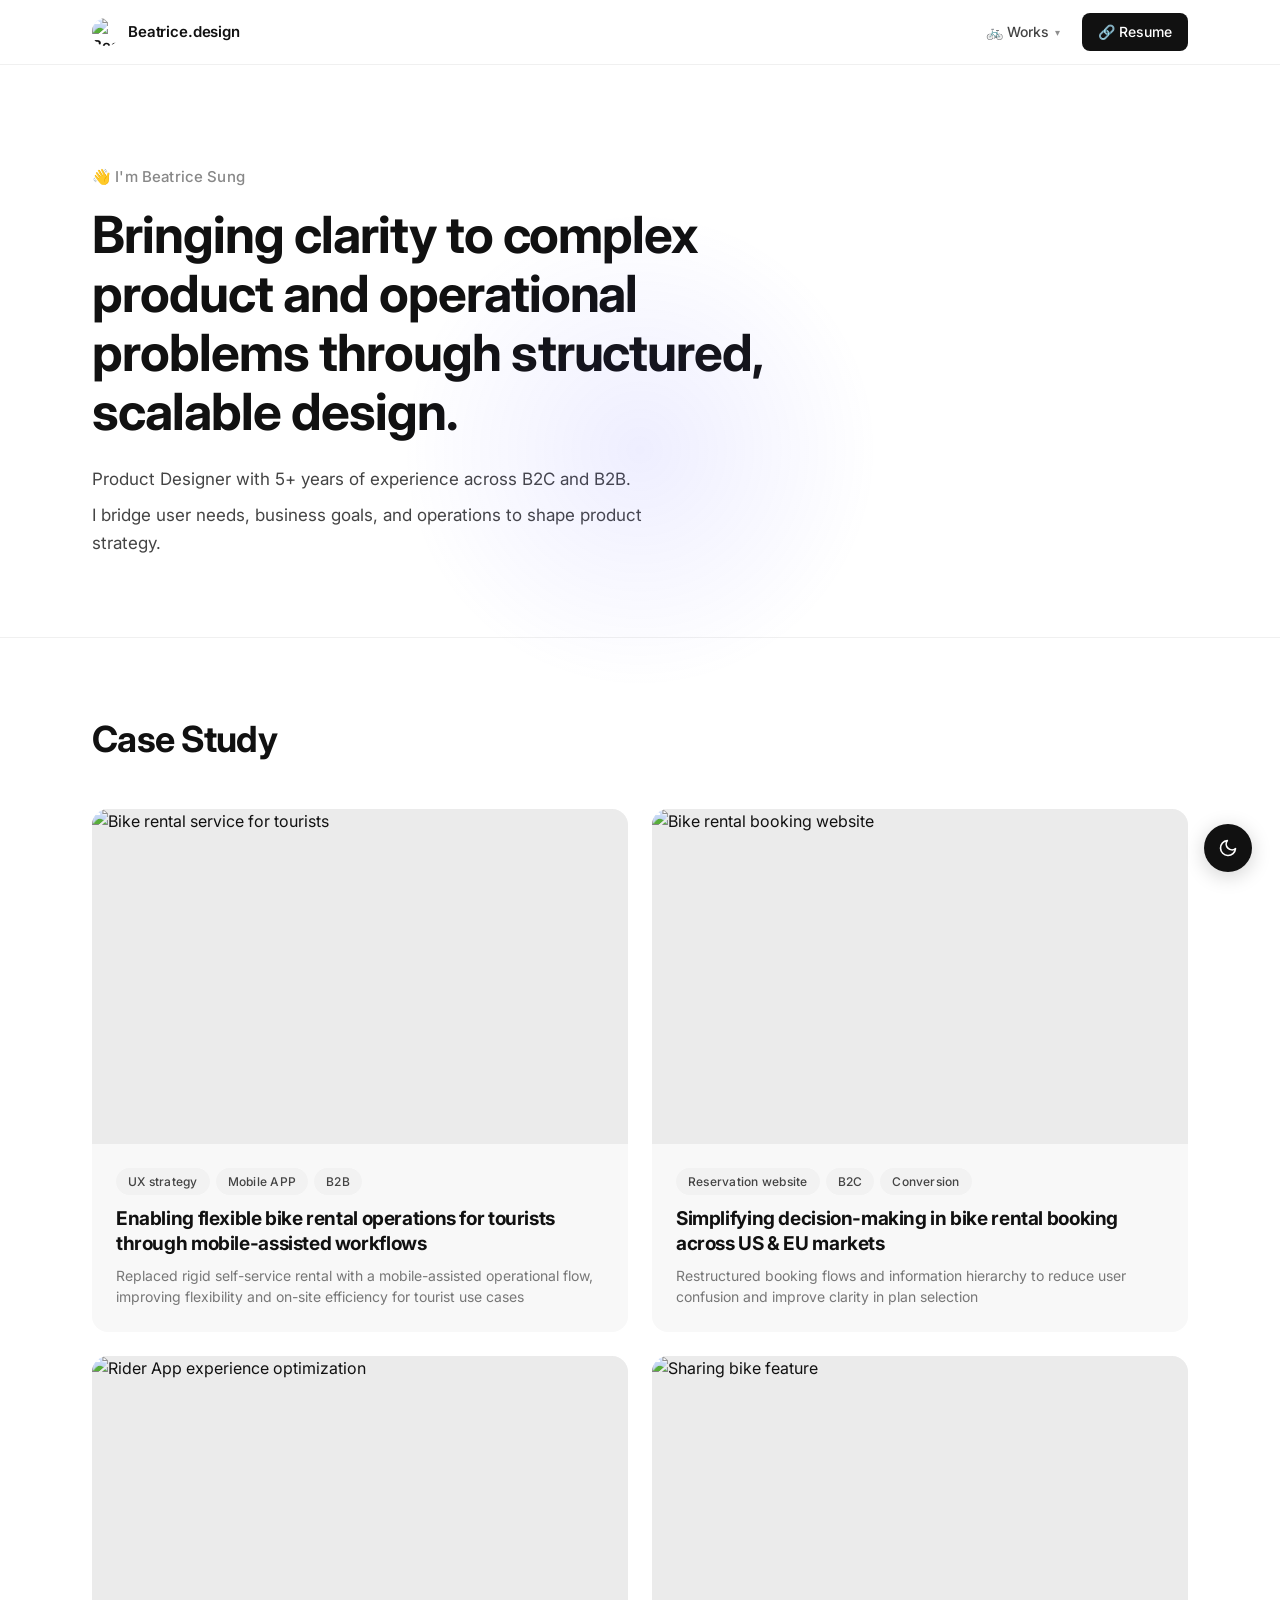
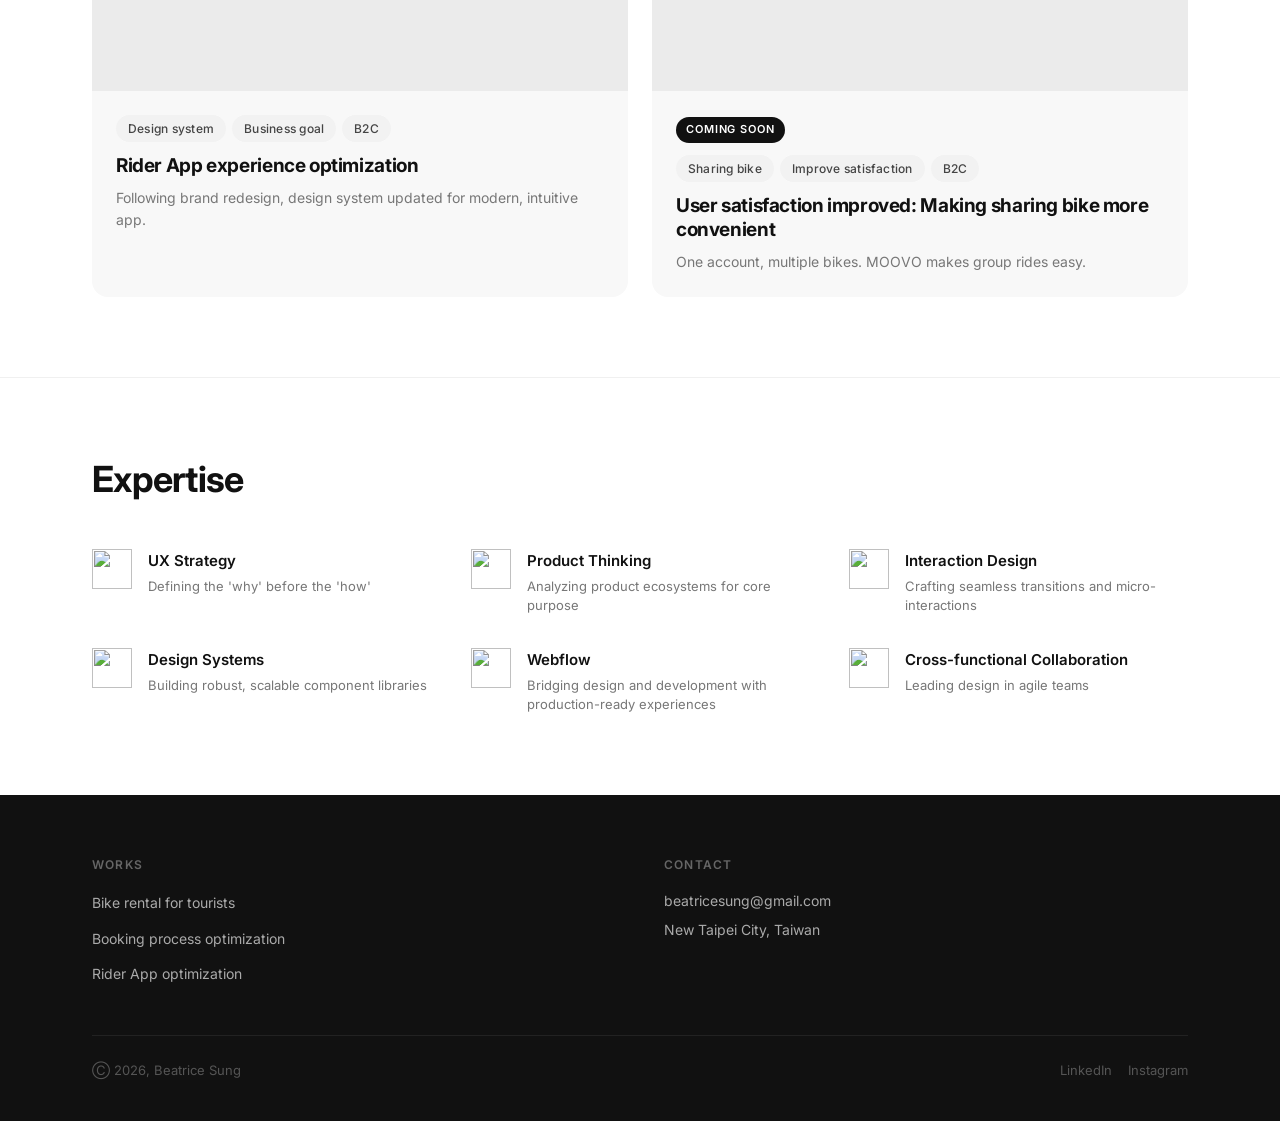
==== commit 17f8aed0: "Update case study titles, descriptions, and navigation across all pages Co-Authored-By: Claude Sonne" ====
--- a/index.html
+++ b/index.html
@@ -15,7 +15,7 @@
   <section class="hero">
     <div class="container">
       <p class="hero__eyebrow fade-in">👋 I'm Beatrice Sung</p>
-      <h1 class="hero__name fade-in">Turning complex problems into intuitive, scalable product experiences.</h1>
+      <h1 class="hero__name fade-in">Bringing clarity to complex product and operational problems through structured, scalable design.</h1>
       <div class="hero__desc fade-in">
         <p>Product Designer with 5+ years of experience across B2C and B2B.</p>
         <p>I bridge user needs, business goals, and operations to shape product strategy.</p>
@@ -42,8 +42,8 @@
               <span class="tag">Mobile APP</span>
               <span class="tag">B2B</span>
             </div>
-            <h3 class="work-card__title">Bike rental service for tourists</h3>
-            <p class="work-card__desc">Self-service rental lacked flexibility and support for tourists. Enabled on-site assisted rental through mobile operations app.</p>
+            <h3 class="work-card__title">Enabling flexible bike rental operations for tourists through mobile-assisted workflows</h3>
+            <p class="work-card__desc">Replaced rigid self-service rental with a mobile-assisted operational flow, improving flexibility and on-site efficiency for tourist use cases</p>
           </div>
         </a>
 
@@ -56,9 +56,10 @@
             <div class="work-card__tags">
               <span class="tag">Reservation website</span>
               <span class="tag">B2C</span>
+              <span class="tag">Conversion</span>
             </div>
-            <h3 class="work-card__title">Optimization of bike rental booking process in US &amp; EU</h3>
-            <p class="work-card__desc">Redesigned interface and optimized flows make booking details clearer.</p>
+            <h3 class="work-card__title">Simplifying decision-making in bike rental booking across US &amp; EU markets</h3>
+            <p class="work-card__desc">Restructured booking flows and information hierarchy to reduce user confusion and improve clarity in plan selection</p>
           </div>
         </a>
 
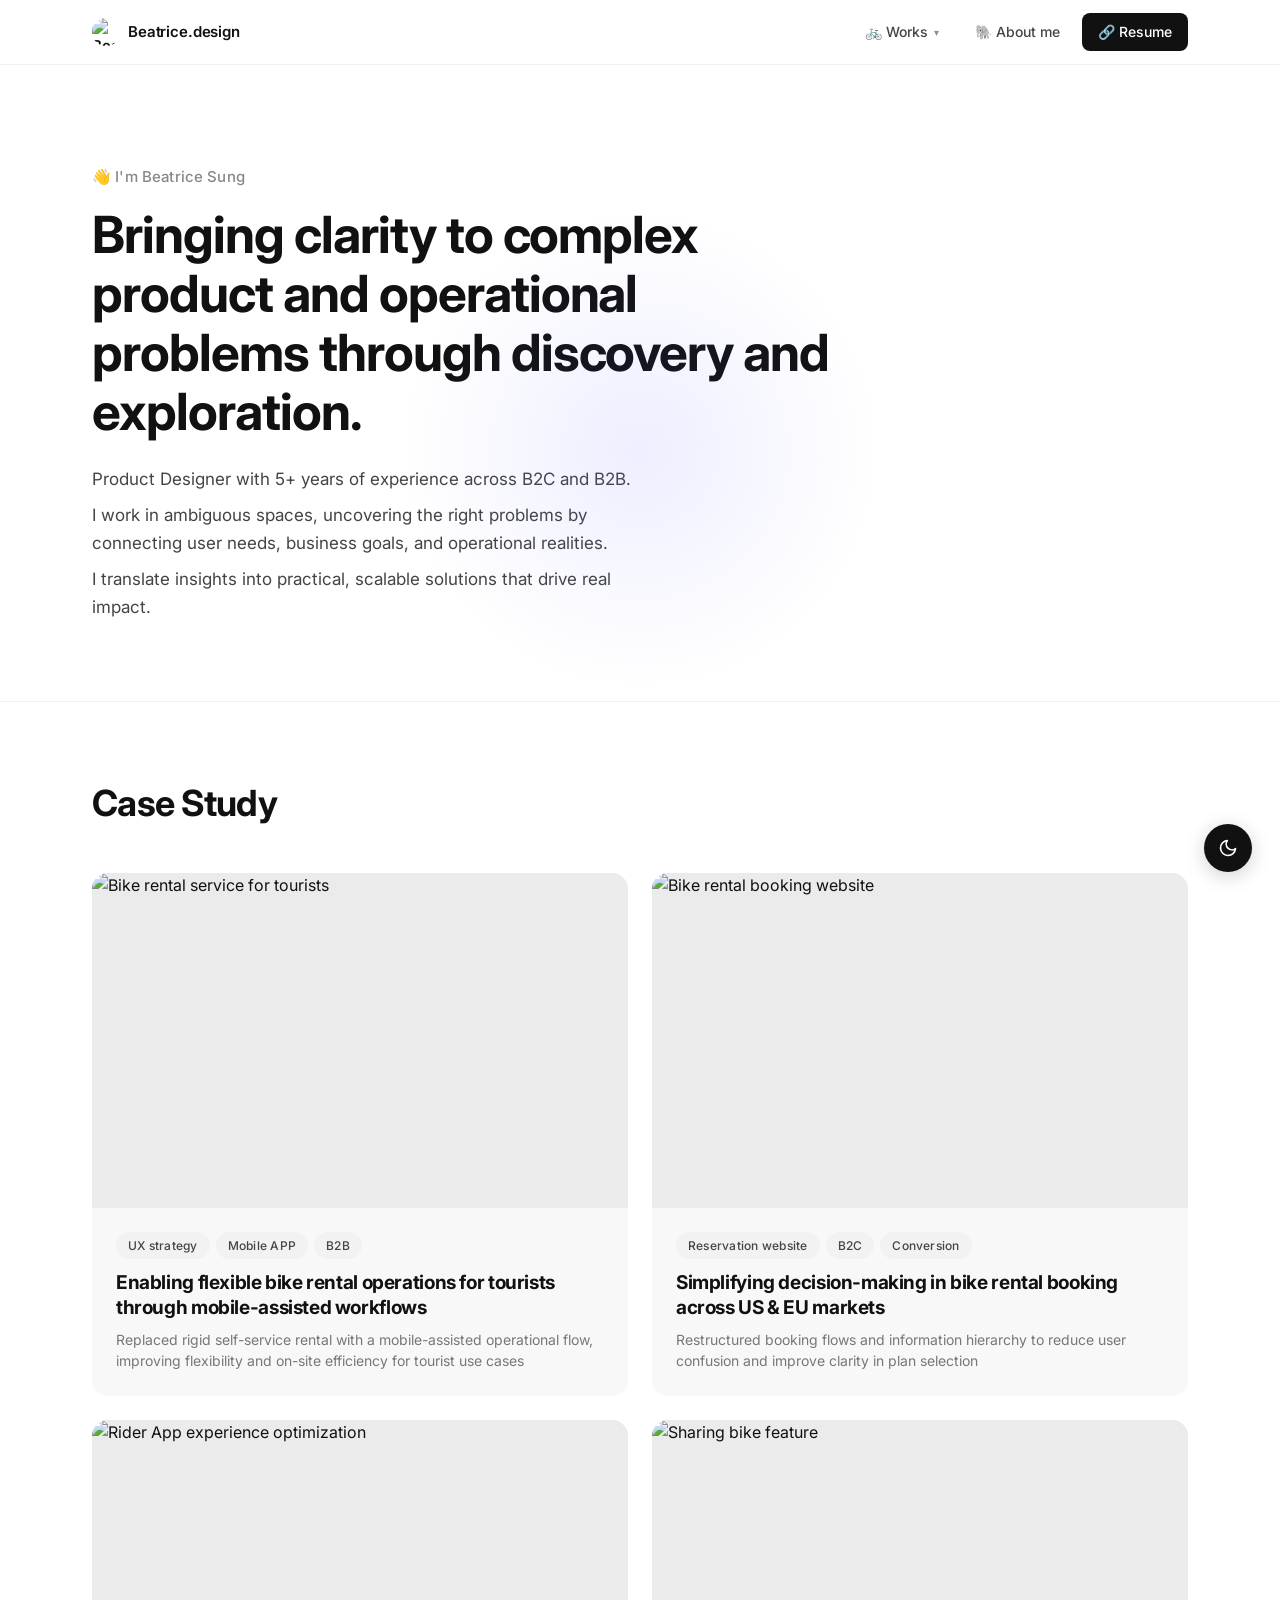
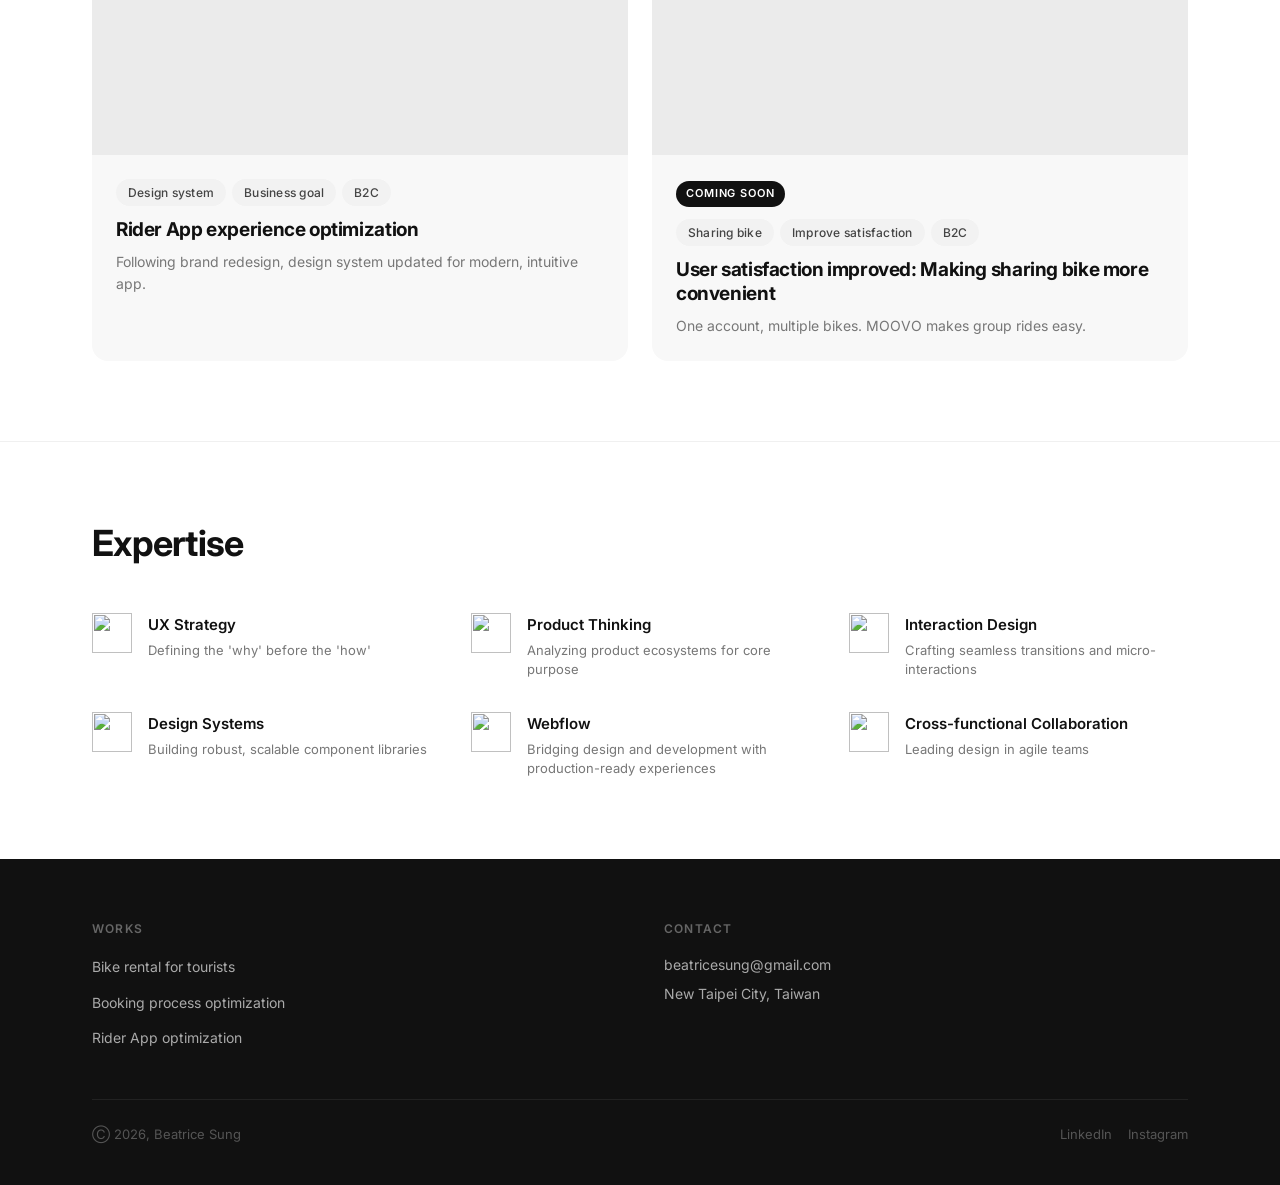
==== commit c842e1b6: "Add about-me page with scroll animations, cork board variant, and dark mode - Rebuilt about-me.html " ====
--- a/index.html
+++ b/index.html
@@ -15,10 +15,11 @@
   <section class="hero">
     <div class="container">
       <p class="hero__eyebrow fade-in">👋 I'm Beatrice Sung</p>
-      <h1 class="hero__name fade-in">Bringing clarity to complex product and operational problems through structured, scalable design.</h1>
+      <h1 class="hero__name fade-in">Bringing clarity to complex product and operational problems through discovery and exploration.</h1>
       <div class="hero__desc fade-in">
         <p>Product Designer with 5+ years of experience across B2C and B2B.</p>
-        <p>I bridge user needs, business goals, and operations to shape product strategy.</p>
+        <p>I work in ambiguous spaces, uncovering the right problems by connecting user needs, business goals, and operational realities.</p>
+        <p>I translate insights into practical, scalable solutions that drive real impact.</p>
       </div>
     </div>
   </section>
--- a/css/style.css
+++ b/css/style.css
@@ -3,7 +3,7 @@
    style.css
    =========================== */
 
-@import url('https://fonts.googleapis.com/css2?family=Inter:wght@300;400;500;600;700&family=Merriweather:wght@300;400;700&display=swap');
+@import url('https://fonts.googleapis.com/css2?family=Caveat:wght@400;600;700&family=Inter:wght@300;400;500;600;700&family=Merriweather:wght@300;400;700&display=swap');
 
 /* ---------- Reset & Base ---------- */
 *, *::before, *::after {
@@ -961,11 +961,20 @@
   padding: 80px 0;
 }
 
+.about-hero__name {
+  font-size: clamp(48px, 7vw, 96px);
+  font-weight: 700;
+  letter-spacing: -0.03em;
+  line-height: 1.05;
+  color: #111;
+  margin-bottom: 56px;
+}
+
 .about-hero__inner {
   display: grid;
-  grid-template-columns: 1fr 1fr;
-  gap: 80px;
-  align-items: center;
+  grid-template-columns: 1fr 2fr;
+  gap: 64px;
+  align-items: start;
 }
 
 .about-hero__eyebrow {
@@ -977,26 +986,22 @@
   margin-bottom: 16px;
 }
 
-.about-hero__name {
-  font-size: clamp(36px, 4vw, 56px);
-  font-weight: 700;
-  letter-spacing: -0.03em;
-  line-height: 1.1;
+.about-hero__bio {
+  font-size: 17px;
+  line-height: 1.75;
+  color: #333;
   margin-bottom: 20px;
 }
 
-.about-hero__bio {
-  font-size: 16px;
-  line-height: 1.7;
-  color: #444;
-  margin-bottom: 16px;
+.about-hero__bio:last-child {
+  margin-bottom: 0;
 }
 
 .about-hero__photo {
-  border-radius: 24px;
+  border-radius: 16px;
   overflow: hidden;
-  aspect-ratio: 4 / 5;
-  background: #f0f0f0;
+  aspect-ratio: 3 / 4;
+  background: #e8e8e8;
 }
 
 .about-hero__photo img {
@@ -1320,7 +1325,11 @@
 
   .about-hero__inner {
     grid-template-columns: 1fr;
-    gap: 40px;
+    gap: 32px;
+  }
+
+  .about-hero__name {
+    margin-bottom: 32px;
   }
 
   .about-photos {
@@ -1480,3 +1489,574 @@
     grid-template-columns: 1fr;
   }
 }
+
+/* ============================
+   About Drawer — Cork Board
+   ============================ */
+
+.about-drawer {
+  position: fixed;
+  inset: 0;
+  z-index: 500;
+  pointer-events: none;
+}
+
+.about-drawer.is-open {
+  pointer-events: all;
+}
+
+.about-drawer__backdrop {
+  position: absolute;
+  inset: 0;
+  background: rgba(0, 0, 0, 0);
+  transition: background 0.35s ease;
+}
+
+.about-drawer.is-open .about-drawer__backdrop {
+  background: rgba(0, 0, 0, 0.55);
+}
+
+.about-drawer__panel {
+  position: absolute;
+  top: 50%;
+  left: 50%;
+  width: min(860px, 90vw);
+  max-height: 88vh;
+  background: #ffe566;
+  overflow-y: auto;
+  border-radius: 20px;
+  padding: 56px 56px 72px;
+  box-shadow: 0 24px 80px rgba(0, 0, 0, 0.2);
+  transform: translate(-50%, -50%) scale(0.92);
+  opacity: 0;
+  transition: transform 0.35s cubic-bezier(0.34, 1.56, 0.64, 1), opacity 0.25s ease;
+}
+
+.about-drawer.is-open .about-drawer__panel {
+  transform: translate(-50%, -50%) scale(1);
+  opacity: 1;
+}
+
+body.drawer-open {
+  overflow: hidden;
+}
+
+.about-drawer__close {
+  position: absolute;
+  top: 24px;
+  right: 24px;
+  width: 36px;
+  height: 36px;
+  background: rgba(0, 0, 0, 0.07);
+  border: none;
+  border-radius: 50%;
+  font-size: 18px;
+  color: #111;
+  cursor: pointer;
+  display: flex;
+  align-items: center;
+  justify-content: center;
+  transition: background 0.2s;
+}
+
+.about-drawer__close:hover {
+  background: rgba(0, 0, 0, 0.14);
+}
+
+.about-drawer__name {
+  font-size: clamp(32px, 4vw, 52px);
+  font-weight: 700;
+  letter-spacing: -0.03em;
+  line-height: 1.05;
+  color: #111;
+  margin-bottom: 36px;
+}
+
+.about-drawer__hero {
+  display: grid;
+  grid-template-columns: 1fr 1.6fr;
+  gap: 28px;
+  align-items: start;
+  margin-bottom: 40px;
+}
+
+.about-drawer__photo {
+  border-radius: 12px;
+  overflow: hidden;
+  aspect-ratio: 3 / 4;
+  background: #e8e8e8;
+}
+
+.about-drawer__photo img {
+  width: 100%;
+  height: 100%;
+  object-fit: cover;
+}
+
+.about-drawer__bio p {
+  font-size: 15px;
+  line-height: 1.7;
+  color: #333;
+  margin-bottom: 14px;
+}
+
+.about-drawer__bio p:last-child {
+  margin-bottom: 0;
+}
+
+.about-drawer__quote {
+  font-style: italic;
+  color: #555 !important;
+}
+
+.about-drawer__section {
+  border-top: 1px dashed #111;
+  padding-top: 28px;
+  margin-bottom: 28px;
+}
+
+.about-drawer__section-title {
+  font-size: 15px;
+  font-weight: 700;
+  color: #111;
+  margin-bottom: 14px;
+}
+
+.about-drawer__section p {
+  font-size: 14px;
+  line-height: 1.7;
+  color: #333;
+  margin-bottom: 10px;
+}
+
+.about-drawer__section p:last-child {
+  margin-bottom: 0;
+}
+
+.about-drawer__tags {
+  display: flex;
+  flex-wrap: wrap;
+  gap: 8px;
+  margin-top: 14px;
+}
+
+.about-drawer__tags span {
+  background: rgba(0, 0, 0, 0.08);
+  color: #333;
+  padding: 5px 14px;
+  border-radius: 100px;
+  font-size: 13px;
+}
+
+@media (max-width: 640px) {
+  .about-drawer__panel {
+    width: 92vw;
+    padding: 40px 24px 56px;
+  }
+
+  .about-drawer__hero {
+    grid-template-columns: 1fr;
+  }
+}
+
+/* ============================
+   Cork Board — Standalone Page
+   ============================ */
+
+.about-board-page {
+  background: #1a1a1a;
+}
+
+.about-board-section {
+  padding: 40px 0 64px;
+  display: flex;
+  align-items: center;
+  justify-content: center;
+}
+
+.about-board-container {
+  position: relative;
+  width: min(900px, 94vw);
+  height: min(calc(min(900px, 94vw) * 11 / 16), 80vh);
+  border-radius: 20px;
+  overflow: hidden;
+  box-shadow: 0 32px 96px rgba(0, 0, 0, 0.5);
+  margin: 0 auto;
+}
+
+/* Mountain background */
+.cb-modal-bg {
+  position: absolute;
+  inset: 0;
+  width: 100%;
+  height: 100%;
+  object-fit: cover;
+  object-position: center top;
+  display: block;
+  z-index: 0;
+}
+
+/* Cork board */
+.cb-board {
+  position: absolute;
+  top: 50%;
+  left: 50%;
+  transform: translate(-50%, -50%);
+  width: 84%;
+  aspect-ratio: 722 / 460;
+  z-index: 1;
+}
+
+.cb-board-texture {
+  position: absolute;
+  inset: 0;
+  width: 100%;
+  height: 100%;
+  object-fit: cover;
+  border-radius: 6px;
+  display: block;
+}
+
+.cb-washi {
+  position: absolute;
+  z-index: 3;
+}
+
+.cb-washi--1 {
+  left: 1%;
+  top: 10%;
+  width: 10%;
+  transform: rotate(-33deg);
+}
+
+.cb-washi--2 {
+  left: 86%;
+  top: 38%;
+  width: 13%;
+  transform: rotate(22deg);
+}
+
+.cb-photo {
+  position: absolute;
+  overflow: hidden;
+  z-index: 2;
+}
+
+.cb-photo img {
+  width: 100%;
+  height: 100%;
+  object-fit: cover;
+  display: block;
+}
+
+.cb-photo--bw {
+  left: 4.5%;
+  top: 9%;
+  width: 22%;
+  aspect-ratio: 3 / 4;
+  transform: rotate(-5deg);
+  box-shadow: 3px 5px 16px rgba(0,0,0,0.32);
+}
+
+.cb-photo--building {
+  left: 4.5%;
+  top: 54%;
+  width: 34%;
+  aspect-ratio: 3 / 2;
+  transform: rotate(1.5deg);
+  box-shadow: 2px 4px 14px rgba(0,0,0,0.25);
+}
+
+.cb-photo--painting {
+  left: 53%;
+  top: 63%;
+  width: 25%;
+  aspect-ratio: 4 / 3;
+  transform: rotate(-2deg);
+  z-index: 3;
+  box-shadow: 2px 4px 10px rgba(0,0,0,0.2);
+}
+
+.cb-photo--hiking {
+  left: 75%;
+  top: 41%;
+  width: 21%;
+  aspect-ratio: 3 / 4;
+  transform: rotate(-0.5deg);
+  box-shadow: 3px 4px 14px rgba(0,0,0,0.3);
+}
+
+.cb-sticky {
+  position: absolute;
+  z-index: 4;
+  padding: 8% 8% 10%;
+  font-family: 'Caveat', cursive;
+  box-shadow: 3px 5px 20px rgba(0,0,0,0.18);
+}
+
+.cb-sticky--cream {
+  background: #f5f0d6;
+  left: 23%;
+  top: 20%;
+  width: 30%;
+  aspect-ratio: 1 / 1.12;
+  transform: rotate(1.5deg);
+}
+
+.cb-sticky--blue {
+  background: #d0e8f5;
+  left: 52%;
+  top: 2%;
+  width: 30%;
+  aspect-ratio: 1 / 1.15;
+  transform: rotate(-1.5deg);
+}
+
+.cb-pin {
+  display: block;
+  width: 9%;
+  aspect-ratio: 1;
+  max-width: 18px;
+  min-width: 10px;
+  background: radial-gradient(circle at 38% 35%, #b89860, #6a4820);
+  border-radius: 50%;
+  position: absolute;
+  top: -5%;
+  left: 50%;
+  transform: translateX(-50%);
+  box-shadow: 0 2px 5px rgba(0,0,0,0.35);
+  z-index: 5;
+}
+
+.cb-sticky h2 {
+  font-size: clamp(11px, 1.9vw, 18px);
+  font-weight: 700;
+  color: #2a2a2a;
+  margin-bottom: 8%;
+  line-height: 1.2;
+}
+
+.cb-sticky p {
+  font-size: clamp(9px, 1.35vw, 14px);
+  line-height: 1.55;
+  color: #444;
+  margin-bottom: 5%;
+}
+
+.cb-interests {
+  display: flex;
+  flex-direction: column;
+  gap: 2px;
+  margin-top: 5%;
+}
+
+.cb-interests span {
+  font-size: clamp(8px, 1.2vw, 13px);
+  color: #555;
+  line-height: 1.6;
+}
+
+/* ============================
+   About Page — Color Theme
+   ============================ */
+
+/* Page base: all yellow */
+body.about-page {
+  background-color: #ffe566;
+}
+
+.about-page .about-hero {
+  padding-top: 80px;
+  padding-bottom: 80px;
+}
+
+.about-page .about-section--yellow {
+  border-top: none;
+}
+
+.about-page .about-section--blue {
+  border-top: none;
+}
+
+.about-page .about-section--blue .interest-tag {
+  background: rgba(0, 0, 0, 0.08);
+  color: #111;
+  border: none;
+}
+
+/* Nav on about-page: yellow */
+.about-page .nav {
+  background: #ffe566;
+  border-bottom: none;
+}
+
+.about-page .nav__logo { color: #111; }
+.about-page .nav__link { color: #333; }
+.about-page .nav__link:hover,
+.about-page .nav__link.active {
+  background: rgba(0, 0, 0, 0.07);
+  color: #111;
+}
+.about-page .nav__link--resume {
+  background: #111;
+  color: #fff;
+}
+.about-page .nav__link--resume:hover {
+  background: #333;
+}
+.about-page .nav__dropdown-toggle { color: #333; }
+.about-page .nav__dropdown-toggle:hover {
+  background: rgba(0, 0, 0, 0.07);
+  color: #111;
+}
+
+/* Section dividers on about-page */
+.about-page .about-section {
+  border-top: 1px dashed #111;
+}
+
+.about-page .about-section--yellow {
+  border-top: 1px dashed #111;
+}
+
+.about-page .about-section--blue {
+  border-top: 1px dashed #111;
+}
+
+/* Dark mode overrides for about-page (need higher specificity to beat yellow rules) */
+[data-theme="dark"] body.about-page {
+  background-color: #111;
+}
+
+[data-theme="dark"] .about-page .nav {
+  background: #111;
+  border-bottom: 1px solid #272727;
+}
+
+[data-theme="dark"] .about-page .nav__logo { color: #e0e0e0; }
+[data-theme="dark"] .about-page .nav__link { color: #999; }
+[data-theme="dark"] .about-page .nav__link:hover,
+[data-theme="dark"] .about-page .nav__link.active {
+  background: #242424;
+  color: #fff;
+}
+[data-theme="dark"] .about-page .nav__link--resume {
+  background: #e0e0e0;
+  color: #111;
+}
+[data-theme="dark"] .about-page .nav__link--resume:hover {
+  background: #bbb;
+}
+[data-theme="dark"] .about-page .nav__dropdown-toggle { color: #999; }
+[data-theme="dark"] .about-page .nav__dropdown-toggle:hover {
+  background: #242424;
+  color: #fff;
+}
+
+[data-theme="dark"] .about-page .about-section {
+  border-top: 1px dashed #444;
+}
+[data-theme="dark"] .about-page .about-section--yellow {
+  border-top: 1px dashed #444;
+}
+[data-theme="dark"] .about-page .about-section--blue {
+  border-top: 1px dashed #444;
+}
+
+[data-theme="dark"] .about-page .about-section--blue .interest-tag {
+  background: rgba(255, 255, 255, 0.1);
+  color: #ccc;
+}
+
+/* Cursor glow — purple on yellow background */
+body.about-page .cursor-glow {
+  background: radial-gradient(circle, rgba(140, 60, 230, 0.22) 0%, transparent 70%);
+  mix-blend-mode: normal;
+}
+
+/* ============================
+   About Page — Scroll Animations
+   ============================ */
+
+/* ── Character split reveal ── */
+@keyframes charReveal {
+  from {
+    opacity: 0;
+    transform: translateY(0.4em) rotate(4deg);
+    filter: blur(3px);
+  }
+  to {
+    opacity: 1;
+    transform: translateY(0) rotate(0deg);
+    filter: blur(0);
+  }
+}
+
+.about-hero__name .char {
+  display: inline-block;
+  opacity: 0;
+  will-change: transform, opacity;
+}
+
+.about-hero__name.chars-ready .char {
+  animation: charReveal 0.5s cubic-bezier(0.22, 1, 0.36, 1) both;
+  animation-delay: calc(var(--i) * 38ms);
+}
+
+/* ── Bio paragraph reveal ── */
+.bio-reveal {
+  opacity: 0;
+  transform: translateY(24px);
+  transition:
+    opacity 0.6s cubic-bezier(0.22, 1, 0.36, 1),
+    transform 0.6s cubic-bezier(0.22, 1, 0.36, 1);
+  transition-delay: calc(var(--bio-i) * 120ms + 300ms);
+}
+
+.bio-reveal.is-revealed {
+  opacity: 1;
+  transform: translateY(0);
+}
+
+/* ── Generic scroll reveal ── */
+.scroll-reveal {
+  opacity: 0;
+  transform: translateY(20px);
+  transition:
+    opacity 0.55s cubic-bezier(0.22, 1, 0.36, 1),
+    transform 0.55s cubic-bezier(0.22, 1, 0.36, 1);
+}
+
+.scroll-reveal.is-revealed {
+  opacity: 1;
+  transform: translateY(0);
+}
+
+.scroll-reveal--stagger.is-revealed {
+  transition-delay: calc(var(--stagger-i) * 80ms);
+}
+
+/* ── Interest tag spring-in ── */
+@keyframes tagSpring {
+  0%   { opacity: 0; transform: scale(0.7) translateY(10px); }
+  65%  { transform: scale(1.06) translateY(-2px); }
+  100% { opacity: 1; transform: scale(1) translateY(0); }
+}
+
+.tag-reveal {
+  opacity: 0;
+}
+
+.tag-reveal.is-revealed {
+  animation: tagSpring 0.45s cubic-bezier(0.22, 1, 0.36, 1) both;
+  animation-delay: calc(var(--tag-i) * 70ms);
+}
+
+/* ── Hero photo: clip parallax movement ── */
+.about-hero__photo {
+  overflow: hidden;
+}
+
+.about-hero__photo img {
+  will-change: transform;
+}
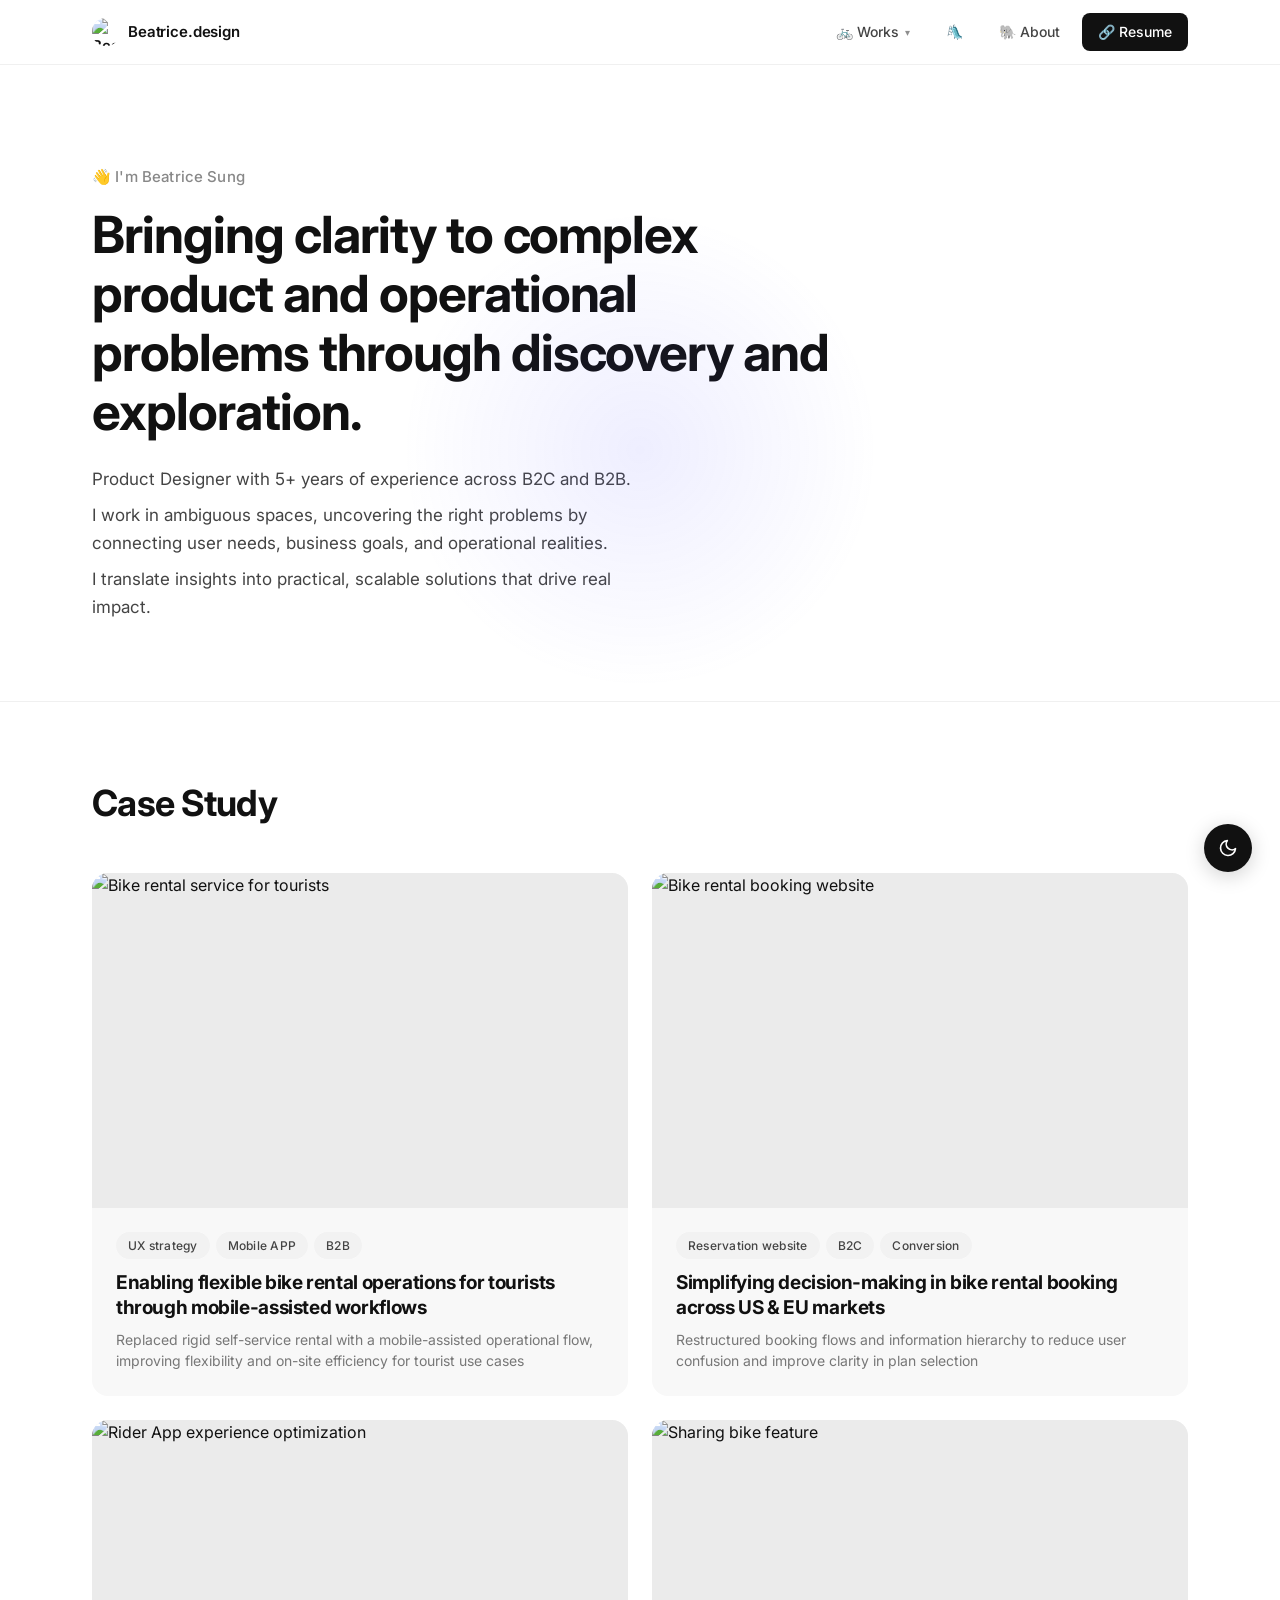
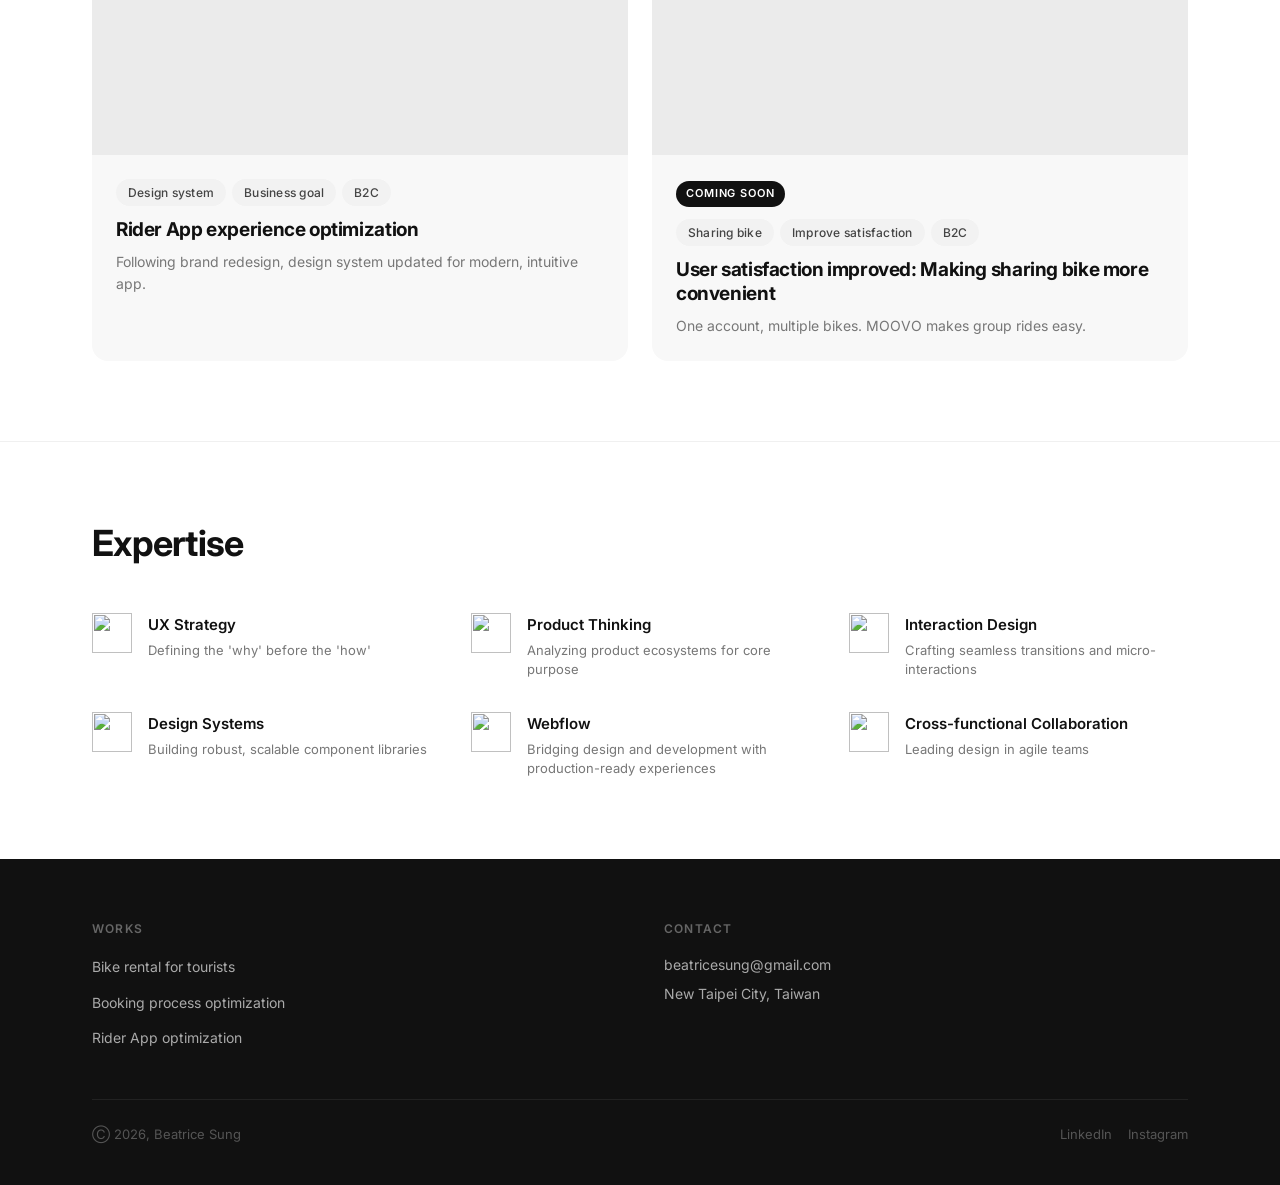
==== commit 7393c71e: "Add GA4 analytics and custom event tracking Adds Google Analytics 4 (G-F1MGSLT1WN) to all 7 pages an" ====
--- a/index.html
+++ b/index.html
@@ -6,6 +6,14 @@
   <title>Beatrice.design — Product Designer</title>
   <meta name="description" content="Beatrice Sung — Product Designer with 5+ years of experience. Turning complex problems into intuitive, scalable product experiences." />
   <link rel="stylesheet" href="css/style.css" />
+  <!-- Google tag (gtag.js) -->
+  <script async src="https://www.googletagmanager.com/gtag/js?id=G-F1MGSLT1WN"></script>
+  <script>
+    window.dataLayer = window.dataLayer || [];
+    function gtag(){dataLayer.push(arguments);}
+    gtag('js', new Date());
+    gtag('config', 'G-F1MGSLT1WN');
+  </script>
 </head>
 <body>
 
@@ -192,5 +200,6 @@
 
   <script src="js/components.js"></script>
   <script src="js/main.js"></script>
+  <script src="js/analytics.js"></script>
 </body>
 </html>
--- a/css/style.css
+++ b/css/style.css
@@ -134,6 +134,36 @@
 .nav__link--resume:hover {
   background: #333;
   color: #fff;
+}
+
+/* Secret nav link — emoji only, text slides in on hover */
+.nav__link--secret {
+  display: inline-flex;
+  align-items: center;
+  gap: 0;
+  overflow: hidden;
+}
+
+.nav__secret-emoji {
+  flex-shrink: 0;
+}
+
+.nav__secret-text {
+  max-width: 0;
+  overflow: hidden;
+  opacity: 0;
+  white-space: nowrap;
+  transition:
+    max-width 0.6s cubic-bezier(0.16, 1, 0.3, 1),
+    opacity 0.5s ease,
+    margin-left 0.6s cubic-bezier(0.16, 1, 0.3, 1);
+  margin-left: 0;
+}
+
+.nav__link--secret:hover .nav__secret-text {
+  max-width: 120px;
+  opacity: 1;
+  margin-left: 6px;
 }
 
 /* Theme Toggle Float Button */
@@ -1860,77 +1890,71 @@
    About Page — Color Theme
    ============================ */
 
-/* Page base: all yellow */
+/* Page base: full-bleed background photo */
 body.about-page {
-  background-color: #ffe566;
-}
-
-.about-page .about-hero {
-  padding-top: 80px;
-  padding-bottom: 80px;
-}
-
-.about-page .about-section--yellow {
-  border-top: none;
-}
-
-.about-page .about-section--blue {
-  border-top: none;
-}
-
-.about-page .about-section--blue .interest-tag {
-  background: rgba(0, 0, 0, 0.08);
-  color: #111;
-  border: none;
-}
-
-/* Nav on about-page: yellow */
+  background-color: #6a8a7a;
+  background-image: url('../assets/images/about-bg-photo.jpg');
+  background-size: cover;
+  background-position: center;
+  background-attachment: fixed;
+  min-height: 100vh;
+}
+
+/* Subtle top gradient so nav text stays readable over any sky */
+body.about-page::before {
+  content: '';
+  position: fixed;
+  top: 0;
+  left: 0;
+  right: 0;
+  height: 100px;
+  background: linear-gradient(to bottom, rgba(255, 255, 255, 0.25), transparent);
+  pointer-events: none;
+  z-index: 99;
+}
+
+/* Nav on about-page: transparent over photo */
 .about-page .nav {
-  background: #ffe566;
+  background: transparent;
   border-bottom: none;
 }
 
 .about-page .nav__logo { color: #111; }
-.about-page .nav__link { color: #333; }
+.about-page .nav__link { color: #222; }
 .about-page .nav__link:hover,
 .about-page .nav__link.active {
-  background: rgba(0, 0, 0, 0.07);
+  background: rgba(255, 255, 255, 0.35);
   color: #111;
 }
 .about-page .nav__link--resume {
-  background: #111;
+  background: rgba(0, 0, 0, 0.65);
   color: #fff;
+  backdrop-filter: blur(4px);
 }
 .about-page .nav__link--resume:hover {
-  background: #333;
-}
-.about-page .nav__dropdown-toggle { color: #333; }
+  background: rgba(0, 0, 0, 0.85);
+}
+.about-page .nav__dropdown-toggle { color: #222; }
 .about-page .nav__dropdown-toggle:hover {
-  background: rgba(0, 0, 0, 0.07);
-  color: #111;
-}
-
-/* Section dividers on about-page */
-.about-page .about-section {
-  border-top: 1px dashed #111;
-}
-
-.about-page .about-section--yellow {
-  border-top: 1px dashed #111;
-}
-
-.about-page .about-section--blue {
-  border-top: 1px dashed #111;
+  background: rgba(255, 255, 255, 0.35);
+  color: #111;
+}
+.about-page .nav__dropdown-menu {
+  background: rgba(255, 255, 255, 0.85);
+  backdrop-filter: blur(8px);
 }
 
 /* Dark mode overrides for about-page (need higher specificity to beat yellow rules) */
 [data-theme="dark"] body.about-page {
-  background-color: #111;
+  background-color: #1a1a1a;
+  /* keep the photo but darkened */
+  background-image: linear-gradient(rgba(0,0,0,0.55), rgba(0,0,0,0.55)),
+    url('../assets/images/about-bg-photo.jpg');
 }
 
 [data-theme="dark"] .about-page .nav {
-  background: #111;
-  border-bottom: 1px solid #272727;
+  background: transparent;
+  border-bottom: none;
 }
 
 [data-theme="dark"] .about-page .nav__logo { color: #e0e0e0; }
@@ -1968,9 +1992,9 @@
   color: #ccc;
 }
 
-/* Cursor glow — purple on yellow background */
+/* Cursor glow — softer on photo background */
 body.about-page .cursor-glow {
-  background: radial-gradient(circle, rgba(140, 60, 230, 0.22) 0%, transparent 70%);
+  background: radial-gradient(circle, rgba(255, 255, 255, 0.12) 0%, transparent 70%);
   mix-blend-mode: normal;
 }
 
@@ -2060,3 +2084,580 @@
 .about-hero__photo img {
   will-change: transform;
 }
+
+/* ============================
+   About Page — Album / Book Spread
+   ============================ */
+
+.album-section {
+  min-height: calc(100vh - 64px);
+  display: flex;
+  align-items: center;
+  justify-content: center;
+  padding: 60px 24px 80px;
+}
+
+/* ── Book spread ── */
+.album {
+  position: relative;
+  display: flex;
+  width: 100%;
+  max-width: 960px;
+  background-color: #fff;
+  /* stacked-pages shadow offset left-down like Figma */
+  box-shadow: -10px 13px 0px 0px rgba(0, 0, 0, 0.06), 0 24px 64px rgba(0, 0, 0, 0.11);
+  border: 3px solid #fff;
+  border-radius: 3px;
+  height: 580px;
+}
+
+/* ── Eucalyptus plant — inside left page, top-right ── */
+.album__plant {
+  position: absolute;
+  right: -10px;
+  top: -12px;
+  height: 64%;
+  width: auto;
+  transform: rotate(14deg);
+  transform-origin: top right;
+  pointer-events: none;
+  z-index: 3;
+  user-select: none;
+}
+
+/* ── LEFT PAGE: lined paper + photo ── */
+.album__left {
+  position: relative;
+  width: 46%;
+  flex-shrink: 0;
+  border-radius: 0;
+  display: flex;
+  align-items: center;
+  justify-content: center;
+  /* Lined paper texture */
+  background-color: #fff;
+  background-image: repeating-linear-gradient(
+    to bottom,
+    transparent 0px,
+    transparent 23px,
+    rgba(0, 0, 0, 0.07) 23px,
+    rgba(0, 0, 0, 0.07) 24px
+  );
+  background-size: 100% 24px;
+}
+
+/* Spine shadow — thin gradient on right edge */
+.album__left::after {
+  content: '';
+  position: absolute;
+  right: 0;
+  top: 0;
+  bottom: 0;
+  width: 18px;
+  background: linear-gradient(to right, transparent, rgba(0, 0, 0, 0.06));
+  pointer-events: none;
+  z-index: 5;
+}
+
+/* ── Photo with padding, fully shown ── */
+.album__photo {
+  width: 100%;
+  height: 100%;
+  object-fit: contain;
+  object-position: center;
+  display: block;
+  padding: 40px;
+  box-sizing: border-box;
+}
+
+.album__photo--dark { display: none; }
+
+[data-theme="dark"] .album__photo--light { display: none; }
+[data-theme="dark"] .album__photo--dark  { display: block; }
+
+/* ── Quote card — torn paper strip, bottom-left ── */
+.album__quote-card {
+  position: absolute;
+  bottom: 18px;
+  left: 14px;
+  width: 50%;
+  background: #f7f5e5;
+  padding: 16px 16px 18px;
+  transform: rotate(-1.76deg);
+  z-index: 15;
+  /* drop-shadow follows the clip-path outline */
+  filter: drop-shadow(1px 3px 4px rgba(0, 0, 0, 0.18));
+  /* torn paper edges — jagged top and bottom */
+  clip-path: polygon(
+    0%   16%, 4%   4%,  8%  18%, 13%  5%, 18%  20%, 24%  6%,
+    30%  19%, 36%  3%, 42%  17%, 48%  5%, 54%  20%, 60%  7%,
+    66%  18%, 72%  4%, 78%  16%, 84%  3%, 90%  17%, 96%  5%, 100% 13%,
+    100% 80%, 96%  92%, 90%  78%, 84%  93%, 78%  79%, 72%  94%,
+    66%  80%, 60%  95%, 54%  79%, 48%  93%, 42%  78%, 36%  92%,
+    30%  77%, 24%  91%, 18%  77%, 13%  93%, 8%   78%, 4%   90%, 0%  80%
+  );
+}
+
+.album__quote-card p {
+  font-family: 'Merriweather', serif;
+  font-style: italic;
+  font-size: 11px;
+  color: #505014;
+  line-height: 1.65;
+  margin: 0;
+}
+
+/* ── RIGHT PAGE: lined paper bg, grey card floats inside ── */
+.album__right {
+  flex: 1;
+  display: flex;
+  border-radius: 0;
+  min-width: 0;
+  position: relative;
+  z-index: 2;
+  padding: 40px 0;
+  align-items: stretch;
+}
+
+/* Notebook paper — stops before tab column so tabs "stick out" */
+.album__right::before {
+  content: '';
+  position: absolute;
+  top: 0;
+  left: 0;
+  width: calc(100% - 58px);
+  height: 100%;
+  background-color: #fff;
+  background-image: repeating-linear-gradient(
+    to bottom,
+    transparent 0px,
+    transparent 23px,
+    rgba(0, 0, 0, 0.07) 23px,
+    rgba(0, 0, 0, 0.07) 24px
+  );
+  background-size: 100% 24px;
+  z-index: 0;
+  pointer-events: none;
+}
+
+/* ── Content panels: the floating grey card ── */
+.album__panels {
+  flex: 1;
+  padding: 36px 36px 36px 44px;
+  min-width: 0;
+  background: #f5f3f3;
+  border-radius: 6px 0 0 6px;
+  margin-left: 20px;
+  display: flex;
+  align-items: center;
+  justify-content: center;
+  overflow: hidden;
+  position: relative;
+  z-index: 1;
+}
+
+.album__content {
+  display: none;
+}
+
+.album__content--active {
+  display: block;
+  animation: albumPanelIn 0.25s ease both;
+}
+
+@keyframes albumPanelIn {
+  from { opacity: 0; transform: translateY(8px); }
+  to   { opacity: 1; transform: translateY(0); }
+}
+
+.album__lead {
+  font-size: 20px;
+  font-weight: 400;
+  color: #111;
+  line-height: 1.5;
+  margin-bottom: 0;
+}
+
+.album__content p {
+  font-size: 15px;
+  line-height: 1.6;
+  color: #222;
+  margin-bottom: 0;
+  margin-top: 14px;
+}
+
+/* Interest tags */
+.album__tags {
+  display: flex;
+  flex-wrap: wrap;
+  gap: 6px;
+  margin-top: 14px;
+}
+
+.album__tags span {
+  font-size: 12px;
+  background: rgba(0, 0, 0, 0.07);
+  color: #333;
+  padding: 5px 12px;
+  border-radius: 100px;
+}
+
+/* ── Tabs — file-folder style, right edge ── */
+.album__tabs {
+  display: flex;
+  flex-direction: column;
+  justify-content: flex-start;
+  padding: 0;
+  gap: 0;
+  flex-shrink: 0;
+  width: 58px;
+  position: relative;
+  z-index: 1;
+}
+
+.album__tab {
+  writing-mode: vertical-rl;
+  transform: none;
+  font-family: 'Caveat', cursive;
+  font-size: 15px;
+  font-weight: 700;
+  color: #777;
+  background: #d0cece;
+  border: none;
+  cursor: pointer;
+  width: 58px;
+  height: 130px;
+  border-radius: 0 10px 10px 0;
+  transition: background 0.2s, color 0.2s, box-shadow 0.2s;
+  line-height: 1.2;
+  text-align: center;
+  box-shadow: 2px 2px 6px rgba(0, 0, 0, 0.10);
+}
+
+.album__tab:hover {
+  background: #e0dede;
+  color: #333;
+}
+
+/* Active: same bg as content panel — looks "pulled forward" */
+.album__tab--active {
+  background: #f5f3f3;
+  color: #111;
+  box-shadow: 3px 2px 8px rgba(0, 0, 0, 0.13);
+}
+
+/* ── Mobile ── */
+@media (max-width: 720px) {
+  .album {
+    flex-direction: column;
+    height: auto;
+    border: none;
+    box-shadow: 0 16px 48px rgba(0, 0, 0, 0.12);
+  }
+
+  .album__left {
+    width: 100%;
+    min-height: 280px;
+  }
+
+  .album__plant {
+    left: 50%;
+    top: -16px;
+    height: 60%;
+    transform: rotate(17deg) translateX(-50%);
+  }
+
+  /* Stack panels above tabs */
+  .album__right {
+    flex-direction: column;
+    padding: 0;
+    box-shadow: 0 -4px 12px rgba(0, 0, 0, 0.08);
+  }
+
+  /* Full-width notebook background on mobile */
+  .album__right::before {
+    width: 100%;
+  }
+
+  .album__panels {
+    margin-left: 0;
+    border-radius: 0;
+    min-height: 220px;
+  }
+
+  .album__tabs {
+    flex-direction: row;
+    width: 100%;
+    border-top: 1px solid rgba(0, 0, 0, 0.08);
+    position: static;
+  }
+
+  .album__tab {
+    writing-mode: horizontal-tb;
+    transform: none;
+    width: auto;
+    height: auto;
+    flex: 1;
+    padding: 12px 8px;
+    border-radius: 0;
+    font-size: 14px;
+    border-right: 1px solid rgba(0, 0, 0, 0.06);
+  }
+
+  .album__tab--active {
+    background: #f5f3f3;
+  }
+}
+
+/* ── Dark mode ── */
+[data-theme="dark"] .album {
+  background-color: #1c1c1c;
+  box-shadow: -10px 13px 0px 0px rgba(0, 0, 0, 0.2), 0 24px 64px rgba(0, 0, 0, 0.5);
+  border-color: #2a2a2a;
+}
+
+[data-theme="dark"] .album__left {
+  background-color: #1a1a1a;
+  background-image: repeating-linear-gradient(
+    to bottom,
+    transparent 0px,
+    transparent 23px,
+    rgba(255, 255, 255, 0.05) 23px,
+    rgba(255, 255, 255, 0.05) 24px
+  );
+}
+
+[data-theme="dark"] .album__quote-card {
+  background: #1e1c0a;
+  border-color: rgba(255, 255, 200, 0.1);
+}
+
+[data-theme="dark"] .album__quote-card p { color: #a0a060; }
+
+[data-theme="dark"] .album__right::before {
+  background-color: #242424;
+  background-image: repeating-linear-gradient(
+    to bottom,
+    transparent 0px,
+    transparent 23px,
+    rgba(255, 255, 255, 0.05) 23px,
+    rgba(255, 255, 255, 0.05) 24px
+  );
+}
+
+[data-theme="dark"] .album__panels { background: #2c2c2c; }
+
+[data-theme="dark"] .album__lead { color: #e0e0e0; }
+[data-theme="dark"] .album__content p { color: #bbb; }
+
+[data-theme="dark"] .album__tags span {
+  background: rgba(255, 255, 255, 0.08);
+  color: #ccc;
+}
+
+[data-theme="dark"] .album__tab {
+  background: #333;
+  color: #888;
+}
+
+[data-theme="dark"] .album__tab:hover {
+  background: #3a3a3a;
+  color: #bbb;
+}
+
+[data-theme="dark"] .album__tab--active {
+  background: #2c2c2c;
+  color: #e0e0e0;
+}
+
+/* ============================
+   Playground Page
+   ============================ */
+
+/* ── Hero ── */
+.pg-hero {
+  padding: 80px 0 56px;
+}
+
+.pg-hero__eyebrow {
+  font-size: 12px;
+  font-weight: 600;
+  letter-spacing: 0.12em;
+  text-transform: uppercase;
+  color: #aaa;
+  margin-bottom: 16px;
+}
+
+.pg-hero__title {
+  font-size: clamp(36px, 5.5vw, 68px);
+  font-weight: 700;
+  letter-spacing: -0.03em;
+  line-height: 1.1;
+  color: #111;
+  margin-bottom: 20px;
+}
+
+.pg-hero__desc {
+  font-size: 17px;
+  color: #666;
+  line-height: 1.7;
+  max-width: 480px;
+}
+
+/* ── Grid ── */
+.pg-section {
+  padding: 0 0 96px;
+}
+
+.pg-grid {
+  display: grid;
+  grid-template-columns: repeat(3, 1fr);
+  gap: 24px;
+}
+
+/* ── Card ── */
+.pg-card {
+  display: flex;
+  flex-direction: column;
+  border-radius: 20px;
+  overflow: hidden;
+  background: #f8f8f8;
+  text-decoration: none;
+  transition: transform 0.18s ease, box-shadow 0.18s ease;
+  cursor: pointer;
+}
+
+.pg-card:hover {
+  transform: translateY(-4px);
+  box-shadow: 0 16px 40px rgba(0, 0, 0, 0.10);
+}
+
+/* ── Card visual header ── */
+.pg-card__visual {
+  display: flex;
+  align-items: center;
+  justify-content: center;
+  height: 160px;
+  font-size: 64px;
+  line-height: 1;
+  user-select: none;
+  transition: transform 0.3s ease;
+}
+
+.pg-card:hover .pg-card__visual {
+  transform: scale(1.05);
+}
+
+.pg-card__visual--pink     { background: #FFE4D6; }
+.pg-card__visual--mint     { background: #D4F0E4; }
+.pg-card__visual--lavender { background: #E4DCFF; }
+
+.pg-card__emoji {
+  display: block;
+  font-family: 'Noto Sans JP', sans-serif;
+  font-size: 72px;
+  font-weight: 700;
+}
+
+/* ── Card body ── */
+.pg-card__body {
+  padding: 24px;
+  display: flex;
+  flex-direction: column;
+  flex: 1;
+}
+
+.pg-card__tags {
+  display: flex;
+  flex-wrap: wrap;
+  gap: 6px;
+  margin-bottom: 12px;
+}
+
+.pg-card__tag {
+  font-size: 11px;
+  font-weight: 600;
+  letter-spacing: 0.06em;
+  text-transform: uppercase;
+  color: #888;
+  background: #ebebeb;
+  padding: 3px 9px;
+  border-radius: 100px;
+}
+
+.pg-card__title {
+  font-size: 18px;
+  font-weight: 700;
+  letter-spacing: -0.02em;
+  color: #111;
+  margin-bottom: 8px;
+  line-height: 1.3;
+}
+
+.pg-card__desc {
+  font-size: 14px;
+  color: #777;
+  line-height: 1.6;
+  margin-bottom: 20px;
+  flex: 1;
+}
+
+.pg-card__cta {
+  font-size: 13px;
+  font-weight: 600;
+  color: #111;
+  letter-spacing: 0.01em;
+}
+
+.pg-card--soon {
+  cursor: default;
+  opacity: 0.72;
+}
+
+.pg-card--soon:hover {
+  transform: none;
+  box-shadow: 0 2px 12px rgba(0, 0, 0, 0.07);
+}
+
+.pg-card__tag--soon {
+  background: #e8e8e8;
+  color: #aaa;
+  font-style: italic;
+  text-transform: none;
+  letter-spacing: 0;
+}
+
+/* ── Responsive ── */
+@media (max-width: 900px) {
+  .pg-grid {
+    grid-template-columns: repeat(2, 1fr);
+  }
+}
+
+@media (max-width: 560px) {
+  .pg-grid {
+    grid-template-columns: 1fr;
+  }
+
+  .pg-hero {
+    padding: 56px 0 40px;
+  }
+}
+
+/* ── Dark mode ── */
+[data-theme="dark"] .pg-hero__title { color: #e0e0e0; }
+[data-theme="dark"] .pg-hero__desc  { color: #888; }
+
+[data-theme="dark"] .pg-card {
+  background: #1c1c1c;
+}
+[data-theme="dark"] .pg-card:hover {
+  box-shadow: 0 16px 40px rgba(0, 0, 0, 0.5);
+}
+[data-theme="dark"] .pg-card__visual--pink     { background: #3d2a24; }
+[data-theme="dark"] .pg-card__visual--mint     { background: #1e3329; }
+[data-theme="dark"] .pg-card__visual--lavender { background: #2c2540; }
+[data-theme="dark"] .pg-card__tag  { background: #272727; color: #777; }
+[data-theme="dark"] .pg-card__title { color: #e0e0e0; }
+[data-theme="dark"] .pg-card__desc  { color: #777; }
+[data-theme="dark"] .pg-card__cta   { color: #ccc; }
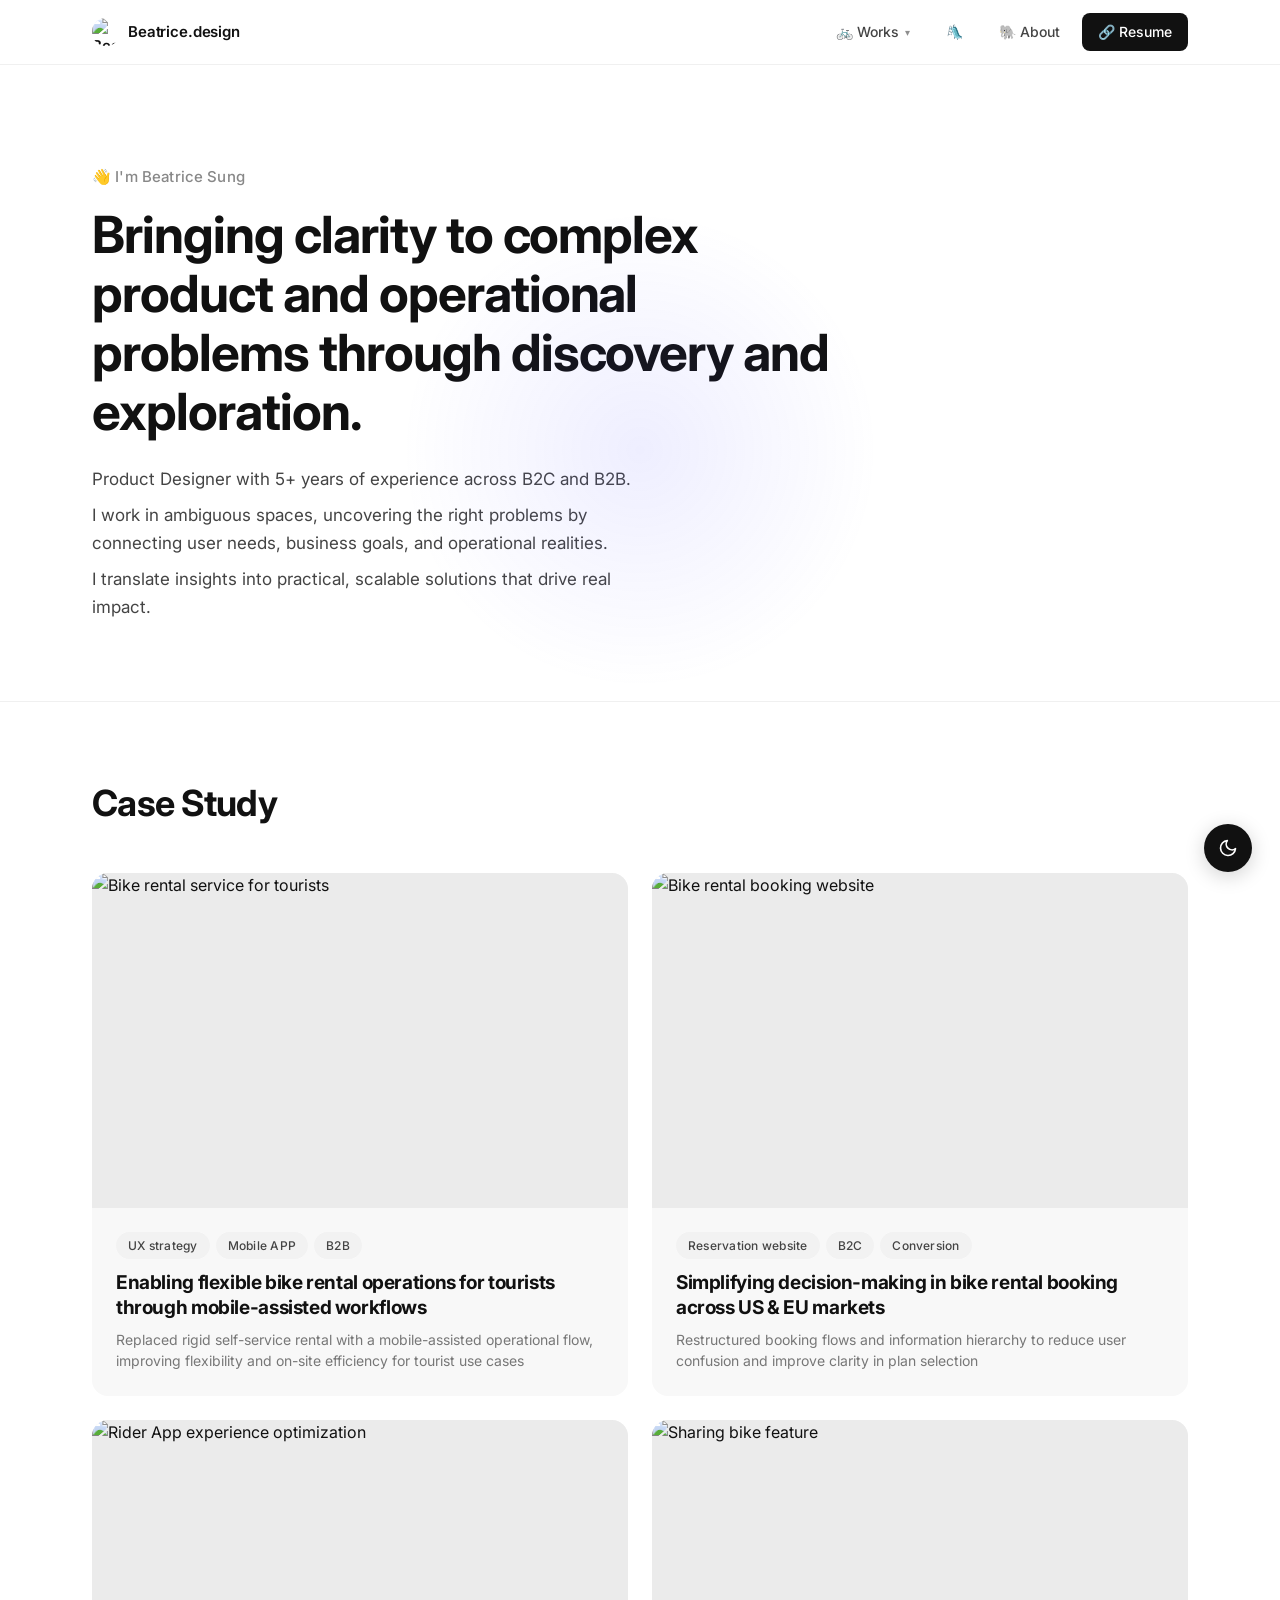
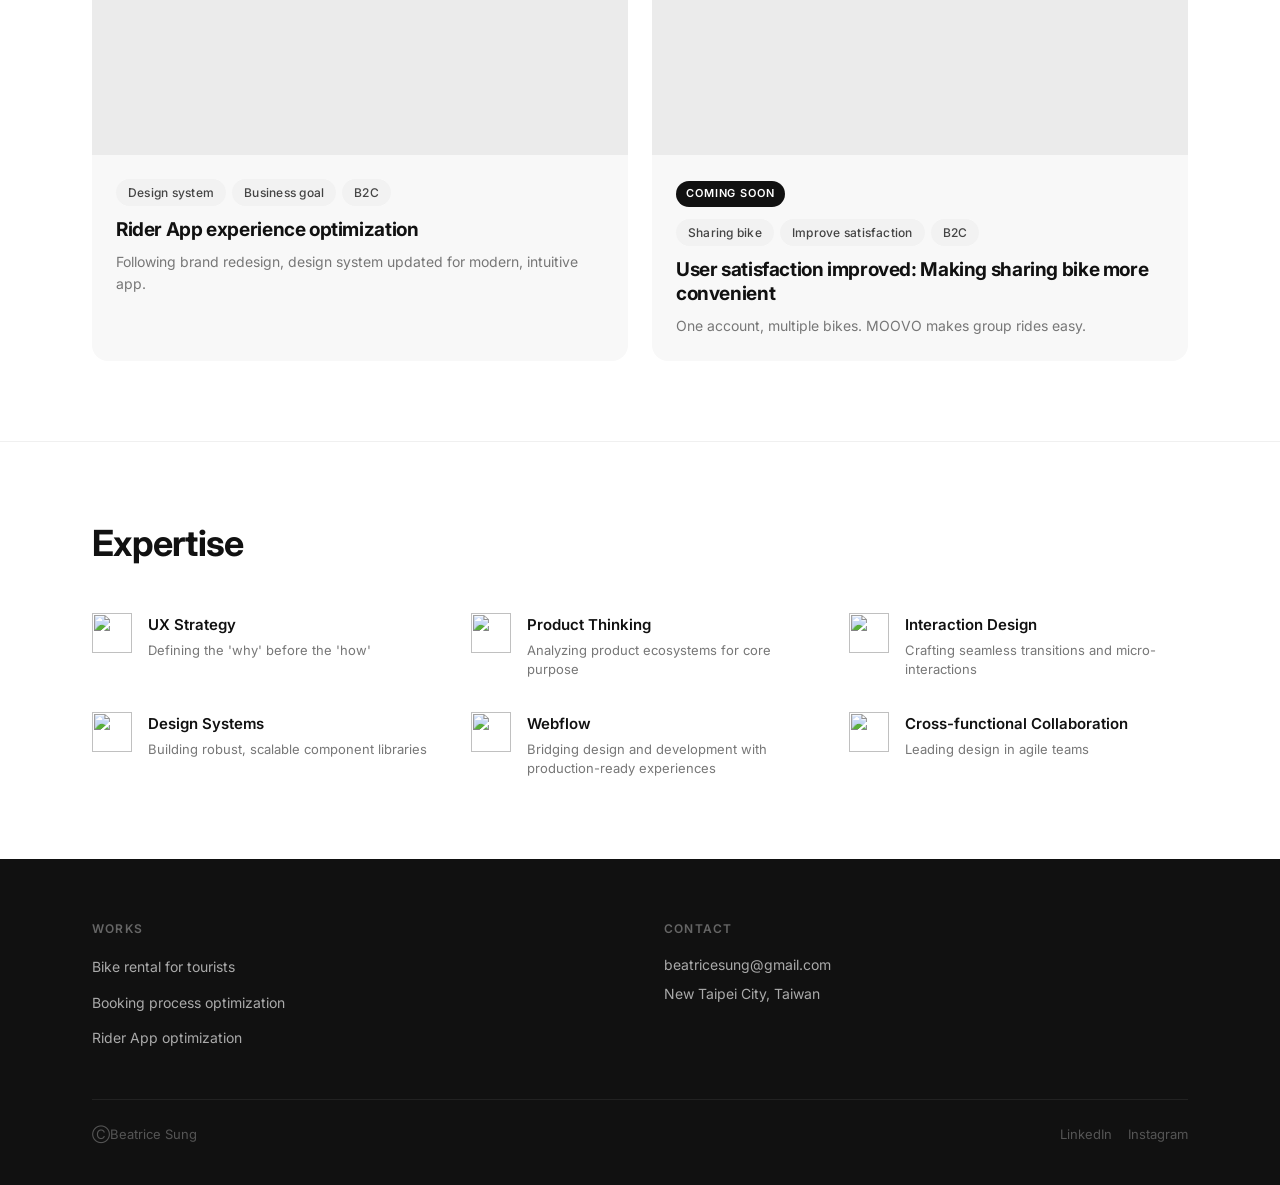
==== commit f627f6e0: "Add resume tracking, fix meta descriptions, and animate about page - Track resume button clicks in a" ====
--- a/index.html
+++ b/index.html
@@ -4,7 +4,7 @@
   <meta charset="UTF-8" />
   <meta name="viewport" content="width=device-width, initial-scale=1.0" />
   <title>Beatrice.design — Product Designer</title>
-  <meta name="description" content="Beatrice Sung — Product Designer with 5+ years of experience. Turning complex problems into intuitive, scalable product experiences." />
+  <meta name="description" content="Beatrice Sung, Product Designer with 5+ years of experience. Turning complex problems into intuitive, scalable product experiences." />
   <link rel="stylesheet" href="css/style.css" />
   <!-- Google tag (gtag.js) -->
   <script async src="https://www.googletagmanager.com/gtag/js?id=G-F1MGSLT1WN"></script>
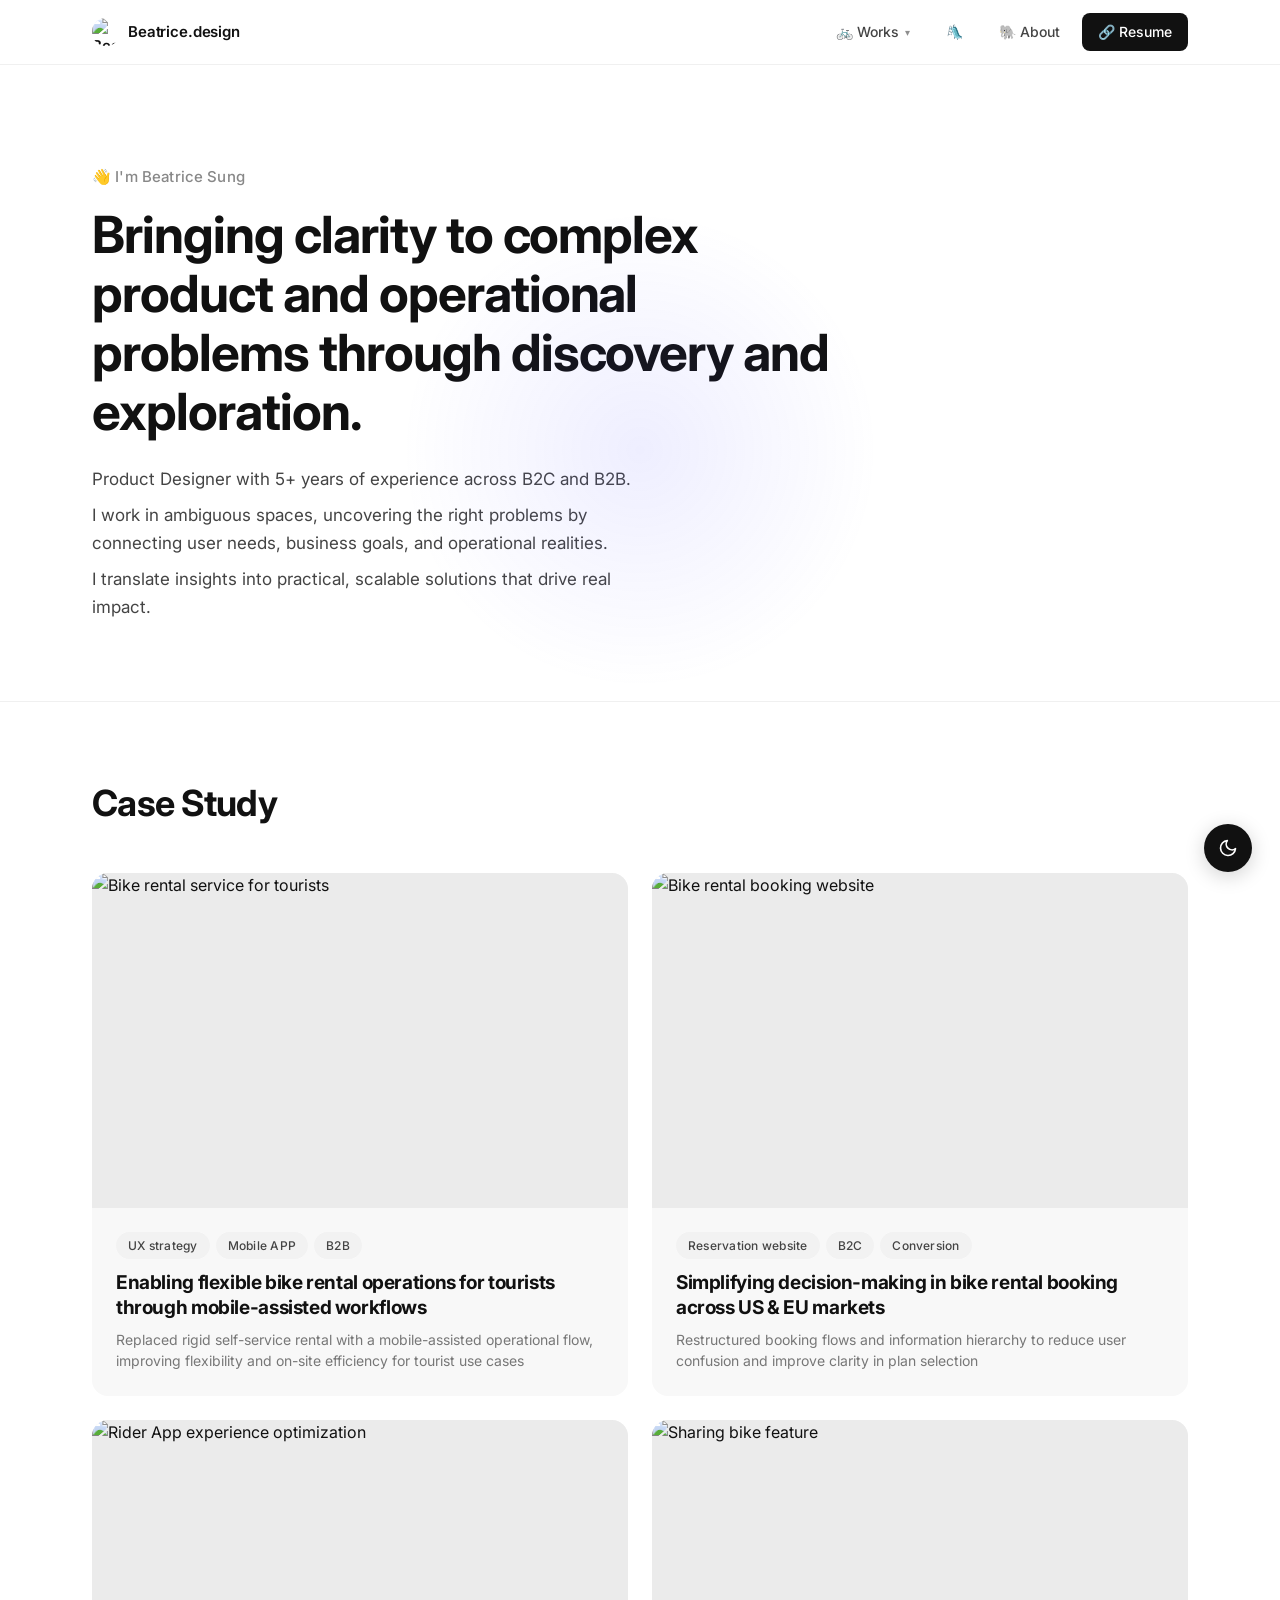
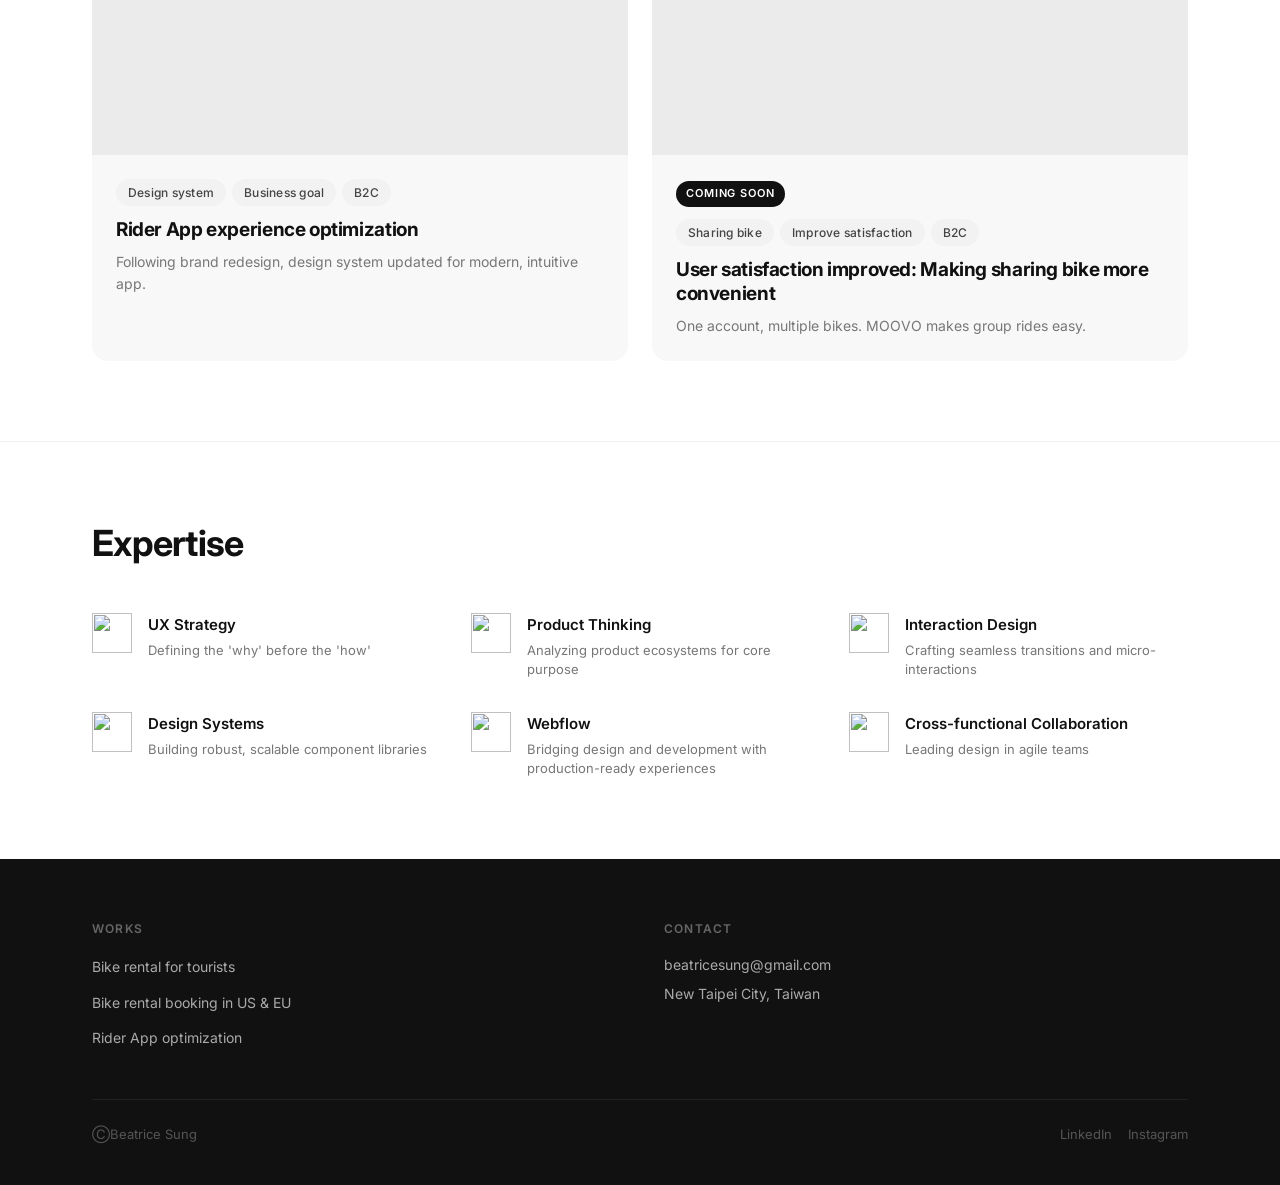
==== commit 370ecc78: "Update page titles and unify works names across nav, footer, and titles Co-Authored-By: Claude Sonne" ====
--- a/index.html
+++ b/index.html
@@ -3,7 +3,7 @@
 <head>
   <meta charset="UTF-8" />
   <meta name="viewport" content="width=device-width, initial-scale=1.0" />
-  <title>Beatrice.design — Product Designer</title>
+  <title>Beatrice Sung</title>
   <meta name="description" content="Beatrice Sung, Product Designer with 5+ years of experience. Turning complex problems into intuitive, scalable product experiences." />
   <link rel="stylesheet" href="css/style.css" />
   <!-- Google tag (gtag.js) -->
